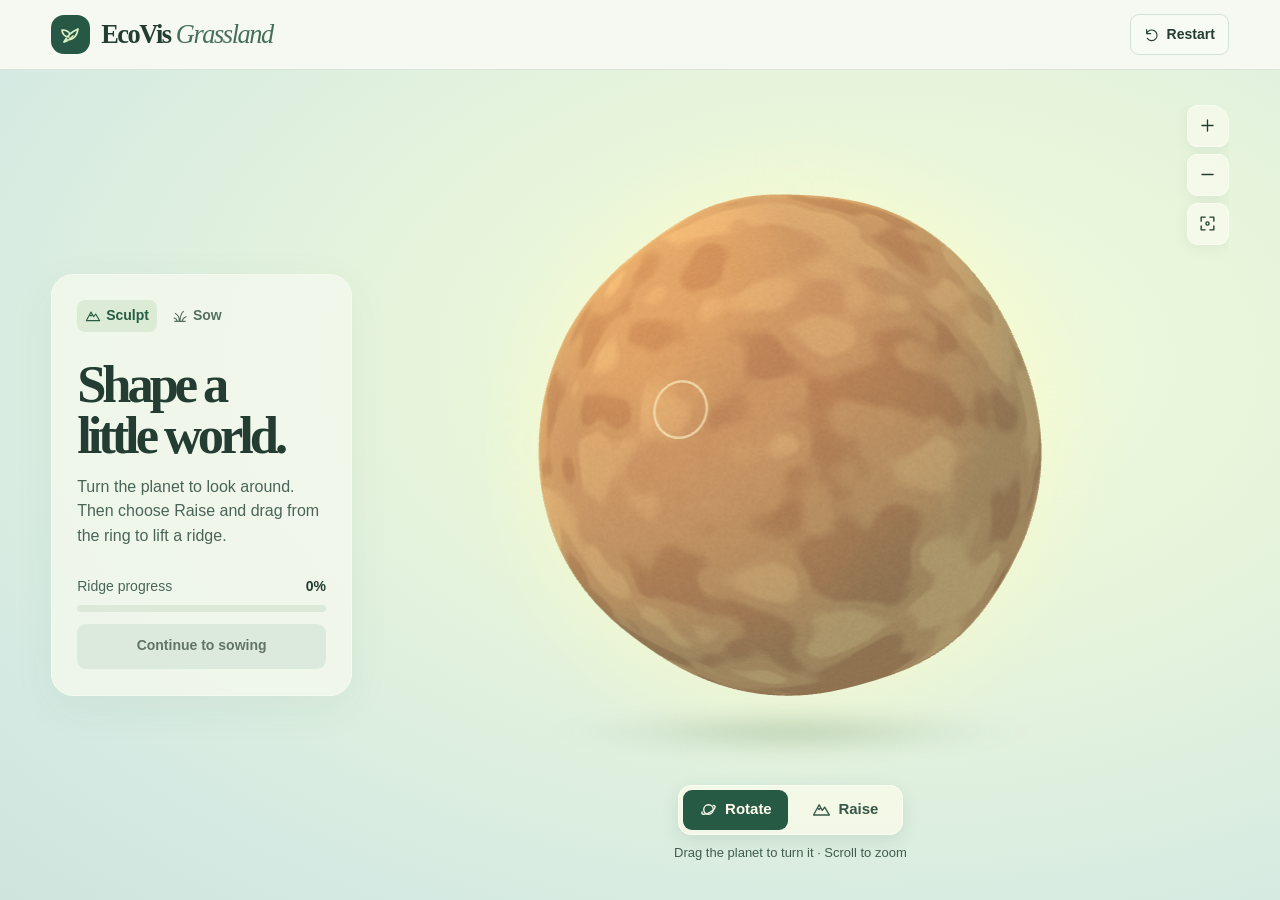
==== index.html @ 376c6971 "Add EcoVis Grassland 3D planet game" ====
<!doctype html>
<html lang="en">
<head>
  <meta charset="utf-8">
  <meta name="viewport" content="width=device-width, initial-scale=1">
  <meta name="theme-color" content="#e5efe1">
  <meta name="description" content="Turn a little planet, raise its first ridge, and grow a spring meadow on every side.">
  <title>EcoVis Grassland · Little Planet</title>
  <link rel="stylesheet" href="styles.css">
  <script src="vendor/three.min.js" defer></script>
  <script src="terrain.js" defer></script>
  <script src="game.js" defer></script>
</head>
<body>
  <header class="masthead">
    <div class="brand">
      <span class="brand-emblem" data-icon="logo"></span>
      <span>EcoVis <i>Grassland</i></span>
    </div>
    <button class="secondary restart" id="restart"><span data-icon="restart"></span> Restart</button>
  </header>
  <main class="workspace">
    <aside class="lesson" aria-labelledby="task-title">
      <ol class="steps" aria-label="Fieldwork stages">
        <li id="step-earth" aria-current="step"><span data-icon="ridge"></span> Sculpt</li>
        <li id="step-grass"><span data-icon="grass"></span> Sow</li>
      </ol>
      <div class="task-copy" aria-live="polite">
        <h1 id="task-title">Shape a little world.</h1>
        <p id="task-description">Turn the planet to look around. Then choose Raise and drag from the ring to lift a ridge.</p>
      </div>
      <div class="task-action">
        <div class="progress-label"><span id="progress-name">Ridge progress</span><strong id="progress-value">0%</strong></div>
        <div class="progress-track" id="progress" role="progressbar" aria-label="Ridge progress" aria-valuemin="0" aria-valuemax="100" aria-valuenow="0"><span></span></div>
        <button class="primary" id="next" disabled>Continue to sowing</button>
      </div>
    </aside>
    <section id="scene" class="scene" aria-label="3D planet">
      <div class="canvas-space">
        <canvas id="world" tabindex="0" aria-label="3D planet. Drag to use the selected tool. Arrow keys turn the planet. When a brush is selected, press Enter to use it at the center."></canvas>
        <div class="camera-tools" role="group" aria-label="Zoom and view controls">
          <button id="zoom-in" class="icon-button" aria-label="Zoom in" title="Zoom in" data-icon="plus"></button>
          <button id="zoom-out" class="icon-button" aria-label="Zoom out" title="Zoom out" data-icon="minus"></button>
          <button id="home" class="icon-button" aria-label="Reset view" title="Reset view" data-icon="focus"></button>
        </div>
        <p id="fallback" hidden>3D rendering is unavailable here. Open the sandbox in a browser with WebGL enabled.</p>
      </div>
      <div class="tool-area">
        <div class="tools" role="group" aria-label="Planet tools">
          <button id="rotate" aria-pressed="true"><span data-icon="orbit"></span> Rotate</button>
          <button id="brush" aria-pressed="false"><span id="brush-icon" data-icon="ridge"></span><span id="brush-name">Raise</span></button>
        </div>
        <p id="scene-tip">Drag the planet to turn it · Scroll to zoom</p>
      </div>
    </section>
  </main>
  <dialog id="restart-dialog" aria-labelledby="restart-title">
    <h2 id="restart-title">Start again?</h2>
    <p>This will return your planet to bare soil.</p>
    <div class="dialog-actions">
      <button class="secondary" id="keep">Keep working</button>
      <button class="primary" id="confirm">Restart</button>
    </div>
  </dialog>
</body>
</html>
---- styles.css ----
:root {
  color-scheme:light;
  --ink:#233d32;
  --muted:#496558;
  --line:#c9dcd0;
  --paper:#f4f8ef;
  --forest:#245947;
  --serif:Georgia,"Times New Roman",serif;
  --sans:"Aptos","Segoe UI",sans-serif;
}
*,*::before,*::after {box-sizing:border-box}
[hidden] {display:none !important}
body {margin:0;min-height:100dvh;color:var(--ink);font:1rem/1.53 var(--sans);background:#edf5ea}
button {font:inherit;color:inherit;background:none;border:0;cursor:pointer}
button:disabled {cursor:default}
button:focus-visible,canvas:focus-visible {outline:2px solid #258869;outline-offset:3px}
svg {display:block;width:21px;height:21px}
[data-icon] {display:inline-grid;place-items:center;flex:none}
.masthead {height:70px;display:flex;align-items:center;justify-content:space-between;padding:0 clamp(16px,4vw,58px);border-bottom:1px solid #d7e4d7;background:#f5f9f1}
.brand {display:flex;align-items:center;gap:11px;font:700 1.65rem/1.05 var(--serif);letter-spacing:-.055em}
.brand i {font-weight:400;color:#456f59}
.brand-emblem {width:39px;height:39px;border-radius:13px;background:#275846;color:#dcf2c5}
.brand-emblem svg {width:24px;height:24px}
.secondary,.primary {display:inline-flex;align-items:center;justify-content:center;gap:7px;min-height:41px;padding:8px 13px;border-radius:9px;font-size:.875rem;font-weight:750}
.secondary {background:#f8fbf4;border:1px solid #d4e2d4}
.secondary:hover {background:#e7f2e5}
.secondary svg {width:16px;height:16px}
.primary {color:#f9fff1;background:#285e49}
.primary:not(:disabled):hover {background:#194d39}
.primary:disabled {background:#dceade;color:#617567}
.workspace {
  isolation:isolate;position:relative;min-height:calc(100dvh - 70px);max-width:1840px;margin:auto;
  padding:clamp(17px,2.7vw,43px) clamp(20px,4vw,58px);display:grid;
  grid-template-columns:clamp(245px,23.5vw,333px) minmax(0,1fr);align-items:center;
  background:radial-gradient(ellipse at 68% 35%,#f2fbdb 0%,#e6f4dc 39%,#d5eae2 79%,#cee4dd 100%);
}
.lesson {z-index:1;width:100%;border-radius:22px;padding:25px 25px 26px;background:#f6f9eebf;border:1px solid #f4faec;box-shadow:0 12px 46px #2353440e}
.steps {display:flex;align-items:center;gap:7px;list-style:none;padding:0;margin:0;flex-wrap:wrap}
.steps li {display:flex;align-items:center;gap:5px;color:#57705e;font-weight:750;font-size:.875rem;border-radius:8px;padding:5px 8px}
.steps li svg {width:16px;height:16px}
.steps [aria-current="step"],.steps .complete {color:#285d45;background:#e1edda}
.steps [aria-current="step"] {background:#dcebd5}
.task-copy {margin-top:27px}
.task-copy h1 {margin:0 0 13px;font:700 clamp(2.25rem,4.1vw,3.92rem)/.98 var(--serif);letter-spacing:-.077em;text-wrap:balance}
.task-copy p {margin:0;color:var(--muted);max-width:28ch}
.task-action {margin-top:28px}
.progress-label {display:flex;justify-content:space-between;gap:8px;font-size:.875rem;color:#496658;margin-bottom:7px}
.progress-label strong {color:var(--ink);font-variant-numeric:tabular-nums}
.progress-track {height:7px;border-radius:9px;overflow:hidden;background:#dce9d9}
.progress-track span {display:block;width:0;height:100%;border-radius:inherit;background:#588e52;transition:width .13s linear}
#next {width:100%;margin-top:12px;min-height:45px}
.scene {display:flex;flex-direction:column;align-self:stretch;min-width:0;min-height:500px}
.canvas-space {flex:1;position:relative;min-height:0;overflow:hidden;border-radius:17px}
canvas {position:absolute;inset:0;display:block;width:100%;height:100%;touch-action:none;cursor:grab}
canvas:focus-visible {outline-offset:-4px}
.camera-tools {position:absolute;right:0;top:0;display:grid;gap:7px}
.icon-button {width:42px;height:42px;background:#f6f9ebea;border:1px solid #f9fcf0;border-radius:10px;box-shadow:0 3px 14px #25514013}
.icon-button:hover {background:#fcfff6}
.icon-button svg {width:19px;height:19px}
.tool-area {display:grid;justify-items:center;gap:8px;padding:1px 0 3px}
.tools {display:flex;align-items:center;gap:5px;padding:4px;border:1px solid #fbffed;background:#f6f9e8e9;border-radius:13px;box-shadow:0 5px 18px #2445381b}
.tools button {display:flex;align-items:center;justify-content:center;gap:7px;min-width:105px;min-height:40px;padding:6px 12px;border-radius:9px;font-weight:750;font-size:.9375rem;color:#375747}
.tools button:hover {background:#e1efda}
.tools button[aria-pressed="true"] {background:#275a45;color:#fffef1}
.tools svg {width:19px;height:19px}
#scene-tip {min-height:1.5em;text-align:center;font-size:.8125rem;color:#405d4f;margin:0;pointer-events:none}
#fallback {position:absolute;left:17%;top:43%;width:66%;margin:0;padding:14px;background:#f8fbef;border-radius:8px;text-align:center}
dialog {width:min(380px,calc(100% - 28px));padding:23px;border:1px solid var(--line);border-radius:17px;background:var(--paper);color:var(--ink);box-shadow:0 10px 45px #254a3944}
dialog::backdrop {background:#14372969;backdrop-filter:blur(2px)}
dialog h2 {margin:0 0 7px;font:700 1.85rem/1.1 var(--serif);letter-spacing:-.04em}
dialog p {margin:0 0 18px;color:var(--muted)}
.dialog-actions {display:flex;justify-content:flex-end;gap:8px}
@media(max-width:890px){
  .workspace {grid-template-columns:clamp(216px,31vw,266px) minmax(0,1fr);padding-left:18px;padding-right:18px}
  .lesson {padding:18px}
}
@media(max-width:675px){
  .masthead {height:57px;padding:0 12px}
  .brand {font-size:1.39rem;gap:8px}
  .brand-emblem {width:33px;height:33px;border-radius:10px}
  .brand-emblem svg {width:21px;height:21px}
  .secondary {min-height:36px;padding:6px 10px}
  .workspace {min-height:calc(100dvh - 57px);display:flex;flex-direction:column-reverse;justify-content:flex-end;align-items:stretch;gap:10px;padding:9px 11px 12px}
  .lesson {padding:13px 14px 14px;border-radius:14px}
  .steps li {padding:2px 6px}
  .scene {min-height:0}
  .canvas-space {flex:auto;height:clamp(262px,42dvh,460px)}
  .task-copy {margin-top:9px}
  .task-copy h1 {font-size:2rem;line-height:1.06;margin-bottom:4px}
  .task-copy p {max-width:none;font-size:.9375rem}
  .task-action {margin-top:9px}
  .camera-tools {gap:6px}
  .icon-button {width:36px;height:36px}
  .icon-button svg {width:17px;height:17px}
  .tool-area {gap:4px}
  #next {min-height:39px;margin-top:8px}
}
@media(prefers-reduced-motion:reduce){.progress-track span {transition:none}}
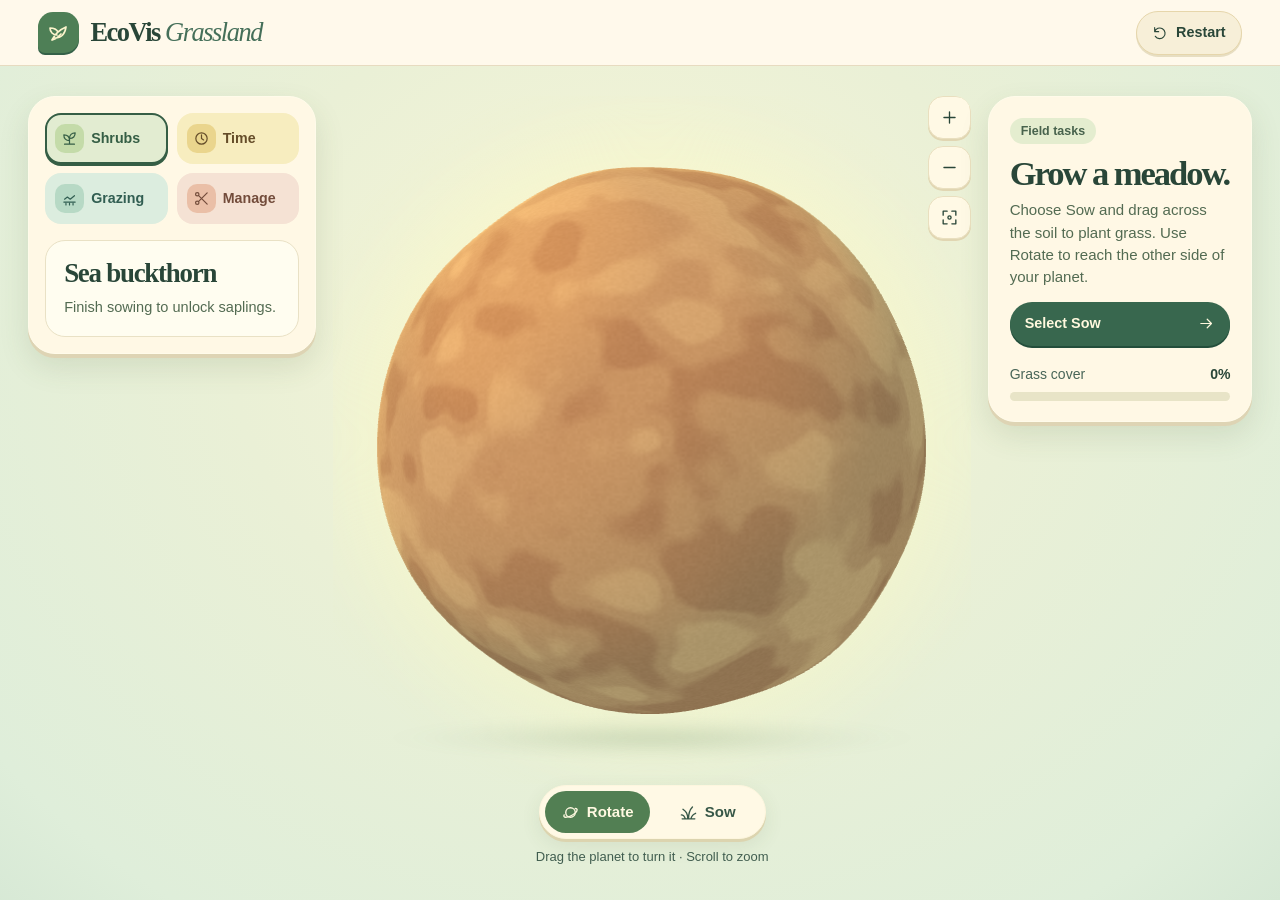
==== commit 6d5039d5: "Update EcoVis Grassland to the guided meadow simulation" ====
--- a/index.html
+++ b/index.html
@@ -1,66 +1,136 @@
-<!doctype html>
-<html lang="en">
-<head>
-  <meta charset="utf-8">
-  <meta name="viewport" content="width=device-width, initial-scale=1">
-  <meta name="theme-color" content="#e5efe1">
-  <meta name="description" content="Turn a little planet, raise its first ridge, and grow a spring meadow on every side.">
-  <title>EcoVis Grassland · Little Planet</title>
-  <link rel="stylesheet" href="styles.css">
-  <script src="vendor/three.min.js" defer></script>
-  <script src="terrain.js" defer></script>
-  <script src="game.js" defer></script>
-</head>
-<body>
-  <header class="masthead">
-    <div class="brand">
-      <span class="brand-emblem" data-icon="logo"></span>
-      <span>EcoVis <i>Grassland</i></span>
-    </div>
-    <button class="secondary restart" id="restart"><span data-icon="restart"></span> Restart</button>
-  </header>
-  <main class="workspace">
-    <aside class="lesson" aria-labelledby="task-title">
-      <ol class="steps" aria-label="Fieldwork stages">
-        <li id="step-earth" aria-current="step"><span data-icon="ridge"></span> Sculpt</li>
-        <li id="step-grass"><span data-icon="grass"></span> Sow</li>
-      </ol>
-      <div class="task-copy" aria-live="polite">
-        <h1 id="task-title">Shape a little world.</h1>
-        <p id="task-description">Turn the planet to look around. Then choose Raise and drag from the ring to lift a ridge.</p>
-      </div>
-      <div class="task-action">
-        <div class="progress-label"><span id="progress-name">Ridge progress</span><strong id="progress-value">0%</strong></div>
-        <div class="progress-track" id="progress" role="progressbar" aria-label="Ridge progress" aria-valuemin="0" aria-valuemax="100" aria-valuenow="0"><span></span></div>
-        <button class="primary" id="next" disabled>Continue to sowing</button>
-      </div>
-    </aside>
-    <section id="scene" class="scene" aria-label="3D planet">
-      <div class="canvas-space">
-        <canvas id="world" tabindex="0" aria-label="3D planet. Drag to use the selected tool. Arrow keys turn the planet. When a brush is selected, press Enter to use it at the center."></canvas>
-        <div class="camera-tools" role="group" aria-label="Zoom and view controls">
-          <button id="zoom-in" class="icon-button" aria-label="Zoom in" title="Zoom in" data-icon="plus"></button>
-          <button id="zoom-out" class="icon-button" aria-label="Zoom out" title="Zoom out" data-icon="minus"></button>
-          <button id="home" class="icon-button" aria-label="Reset view" title="Reset view" data-icon="focus"></button>
-        </div>
-        <p id="fallback" hidden>3D rendering is unavailable here. Open the sandbox in a browser with WebGL enabled.</p>
-      </div>
-      <div class="tool-area">
-        <div class="tools" role="group" aria-label="Planet tools">
-          <button id="rotate" aria-pressed="true"><span data-icon="orbit"></span> Rotate</button>
-          <button id="brush" aria-pressed="false"><span id="brush-icon" data-icon="ridge"></span><span id="brush-name">Raise</span></button>
-        </div>
-        <p id="scene-tip">Drag the planet to turn it · Scroll to zoom</p>
-      </div>
-    </section>
-  </main>
-  <dialog id="restart-dialog" aria-labelledby="restart-title">
-    <h2 id="restart-title">Start again?</h2>
-    <p>This will return your planet to bare soil.</p>
-    <div class="dialog-actions">
-      <button class="secondary" id="keep">Keep working</button>
-      <button class="primary" id="confirm">Restart</button>
-    </div>
-  </dialog>
-</body>
-</html>
+<!doctype html>
+<html lang="en">
+<head>
+  <meta charset="utf-8">
+  <meta name="viewport" content="width=device-width, initial-scale=1">
+  <meta name="theme-color" content="#fff9eb">
+  <meta name="description" content="Turn a little planet and grow a spring meadow on every side.">
+  <title>EcoVis Grassland · Little Planet</title>
+  <link rel="stylesheet" href="styles.css">
+  <script src="vendor/three.min.js" defer></script>
+  <script src="terrain.js" defer></script>
+  <script src="sapling.js" defer></script>
+  <script src="meadow-motion.js" defer></script>
+  <script src="pasture.js" defer></script>
+  <script src="ecology.js" defer></script>
+  <script src="game.js" defer></script>
+</head>
+<body>
+  <header class="masthead">
+    <div class="brand">
+      <span class="brand-emblem" data-icon="logo"></span>
+      <span>EcoVis <i>Grassland</i></span>
+    </div>
+    <button class="secondary restart" id="restart"><span data-icon="restart"></span> Restart</button>
+  </header>
+  <main class="workspace" data-phase="sow">
+    <aside class="tool-rail" aria-label="Meadow controls">
+      <div class="field-tabs" role="group" aria-label="Field tools">
+        <button class="field-tab" data-panel="shrubs" aria-controls="panel-shrubs" aria-pressed="true"><span data-icon="sprout"></span> Shrubs</button>
+        <button class="field-tab" data-panel="time" aria-controls="panel-time" aria-pressed="false"><span data-icon="clock"></span> Time</button>
+        <button class="field-tab" data-panel="grazing" aria-controls="panel-grazing" aria-pressed="false"><span data-icon="graze"></span> Grazing</button>
+        <button class="field-tab" data-panel="management" aria-controls="panel-management" aria-pressed="false" aria-label="Management"><span data-icon="shears"></span> Manage</button>
+      </div>
+      <section class="field-card" id="panel-shrubs" aria-labelledby="tray-title">
+        <h2 id="tray-title">Sea buckthorn</h2>
+        <p id="shrub-lock">Finish sowing to unlock saplings.</p>
+        <div id="sapling-tray" aria-describedby="tray-tip" hidden>
+          <p class="tray-heading" id="sapling-count" role="status"></p>
+          <div class="tray-slots">
+            <button class="sapling-slot" aria-label="Sea buckthorn sapling 1" aria-pressed="false"><img src="assets/sapling-token.webp" alt="" draggable="false" width="224" height="224"><span class="slot-check" data-icon="check"></span></button>
+            <button class="sapling-slot" aria-label="Sea buckthorn sapling 2" aria-pressed="false"><img src="assets/sapling-token.webp" alt="" draggable="false" width="224" height="224"><span class="slot-check" data-icon="check"></span></button>
+            <button class="sapling-slot" aria-label="Sea buckthorn sapling 3" aria-pressed="false"><img src="assets/sapling-token.webp" alt="" draggable="false" width="224" height="224"><span class="slot-check" data-icon="check"></span></button>
+          </div>
+          <p id="tray-tip">Drag a sapling onto the planet.</p>
+        </div>
+      </section>
+      <section class="field-card" id="panel-time" hidden>
+        <h2 id="year-value">Year 0.0</h2>
+        <p class="growth-stage" id="growth-stage">Young saplings</p>
+        <input class="year-range" id="year-range" type="range" min="0" max="100" step="0.25" value="0" aria-label="Meadow year" aria-describedby="growth-stage" disabled>
+        <div class="year-ends" aria-hidden="true"><span>0</span><span>25</span><span>50</span><span>75</span><span>100</span></div>
+        <div class="dry-reading"><span>Dry ground</span><output id="dry-cover">0%</output></div>
+        <button class="field-action" id="play-time" disabled>Play timeline</button>
+        <button class="secondary soil-toggle" id="soil-view" aria-pressed="false" disabled><span data-icon="layers"></span> Soil view</button>
+        <p id="soil-notes" hidden>Root microbes fix nitrogen, and fallen leaves add organic matter. Switch back to see greener edges and thinner grass under dense shade.</p>
+      </section>
+      <section class="field-card" id="panel-grazing" hidden>
+        <h2>Grazing herd</h2>
+        <p id="herd-count">2 cattle and 3 sheep</p>
+        <div class="herd-actions">
+          <button class="field-action" id="graze" aria-pressed="false" disabled>Release herd</button>
+          <button class="field-action recall-herd" id="recall-herd" hidden disabled>Recall herd</button>
+        </div>
+      </section>
+      <section class="field-card" id="panel-management" hidden>
+        <h2>Prune shrubs</h2>
+        <p>Trim an established shrub to let light reach the grass.</p>
+        <button class="field-action" id="manage" aria-pressed="false" disabled>Choose shrub</button>
+      </section>
+    </aside>
+    <section id="scene" class="scene" aria-label="3D planet">
+      <div class="canvas-space">
+        <canvas id="world" tabindex="0" aria-label="3D planet. Arrow keys turn the planet. Press Enter to use the selected tool at the center."></canvas>
+        <div class="camera-tools" role="group" aria-label="Zoom and view controls">
+          <button id="zoom-in" class="icon-button" aria-label="Zoom in" title="Zoom in" data-icon="plus"></button>
+          <button id="zoom-out" class="icon-button" aria-label="Zoom out" title="Zoom out" data-icon="minus"></button>
+          <button id="home" class="icon-button" aria-label="Reset view" title="Reset view" data-icon="focus"></button>
+        </div>
+        <p id="fallback" hidden>3D rendering is unavailable here. Open the sandbox in a browser with WebGL enabled.</p>
+        <div class="soil-legend" id="soil-legend" hidden>
+          <strong>Soil nutrients <output id="enriched-cover">0% enriched</output></strong>
+          <div class="soil-scale" aria-hidden="true"></div>
+          <div class="soil-scale-labels"><span>Background</span><span>Enriched</span></div>
+        </div>
+      </div>
+      <div class="tool-area">
+        <div class="tools" role="group" aria-label="Planet tools">
+          <button id="rotate" aria-pressed="true"><span data-icon="orbit"></span> Rotate</button>
+          <button id="brush" aria-pressed="false"><span data-icon="grass"></span> Sow</button>
+        </div>
+        <p id="scene-tip">Drag the planet to turn it · Scroll to zoom</p>
+      </div>
+    </section>
+    <aside class="task-panel" aria-labelledby="task-title">
+      <p class="task-label">Field tasks</p>
+      <div class="task-copy" aria-live="polite">
+        <h1 id="task-title">Grow a meadow.</h1>
+        <p id="task-description">Choose Sow and drag across the soil to plant grass. Use Rotate to reach the other side of your planet.</p>
+      </div>
+      <button class="primary next-step" id="next-step"><span id="next-step-label">Select Sow</span><span data-icon="arrow"></span></button>
+      <div class="task-action">
+        <div class="progress-label"><span id="progress-caption">Grass cover</span><strong id="progress-value">0%</strong></div>
+        <div class="progress-track" id="progress" role="progressbar" aria-label="Grass cover" aria-valuemin="0" aria-valuemax="100" aria-valuenow="0"><span></span></div>
+      </div>
+      <ol class="field-tasks" id="field-tasks" hidden>
+        <li id="task-plant"><span class="task-marker" data-icon="check"></span><span>Plant the reward saplings</span><strong id="plant-progress">0 / 3</strong></li>
+        <li id="task-enrich"><span class="task-marker" data-icon="check"></span><span>Find enriched soil</span></li>
+        <li id="task-time"><span class="task-marker" data-icon="check"></span><span>Watch fruit ripen</span></li>
+        <li id="task-grazing"><span class="task-marker" data-icon="check"></span><span>Watch the herd graze</span></li>
+        <li id="task-management"><span class="task-marker" data-icon="check"></span><span>Prune a shrub</span></li>
+        <li id="task-desert"><span class="task-marker" data-icon="check"></span><span>Observe desertification</span></li>
+      </ol>
+      <p class="field-feedback" id="field-feedback" role="status" hidden></p>
+    </aside>
+  </main>
+  <img id="drag-sapling" class="drag-sapling" src="assets/sapling-token.webp" alt="" draggable="false" hidden>
+  <dialog id="reward-dialog" class="reward-dialog" aria-labelledby="reward-title" aria-describedby="reward-description">
+    <div class="reward-art"><img src="assets/reward-saplings.webp" alt="" width="640" height="292"></div>
+    <h2 id="reward-title">Meadow complete!</h2>
+    <p class="reward-amount">3 sea buckthorn saplings</p>
+    <p id="reward-description">Drag them from the tray onto your planet.</p>
+    <form method="dialog" class="reward-actions">
+      <button class="primary" value="plant" autofocus><span data-icon="sprout"></span> Start planting</button>
+      <button class="reward-later" value="later">Plant later</button>
+    </form>
+  </dialog>
+  <dialog id="restart-dialog" aria-labelledby="restart-title">
+    <h2 id="restart-title">Start again?</h2>
+    <p>This will return your planet to bare soil.</p>
+    <div class="dialog-actions">
+      <button class="secondary" id="keep">Keep working</button>
+      <button class="primary" id="confirm">Restart</button>
+    </div>
+  </dialog>
+</body>
+</html>
--- a/styles.css
+++ b/styles.css
@@ -1,98 +1,217 @@
-:root {
-  color-scheme:light;
-  --ink:#233d32;
-  --muted:#496558;
-  --line:#c9dcd0;
-  --paper:#f4f8ef;
-  --forest:#245947;
-  --serif:Georgia,"Times New Roman",serif;
-  --sans:"Aptos","Segoe UI",sans-serif;
-}
-*,*::before,*::after {box-sizing:border-box}
-[hidden] {display:none !important}
-body {margin:0;min-height:100dvh;color:var(--ink);font:1rem/1.53 var(--sans);background:#edf5ea}
-button {font:inherit;color:inherit;background:none;border:0;cursor:pointer}
-button:disabled {cursor:default}
-button:focus-visible,canvas:focus-visible {outline:2px solid #258869;outline-offset:3px}
-svg {display:block;width:21px;height:21px}
-[data-icon] {display:inline-grid;place-items:center;flex:none}
-.masthead {height:70px;display:flex;align-items:center;justify-content:space-between;padding:0 clamp(16px,4vw,58px);border-bottom:1px solid #d7e4d7;background:#f5f9f1}
-.brand {display:flex;align-items:center;gap:11px;font:700 1.65rem/1.05 var(--serif);letter-spacing:-.055em}
-.brand i {font-weight:400;color:#456f59}
-.brand-emblem {width:39px;height:39px;border-radius:13px;background:#275846;color:#dcf2c5}
-.brand-emblem svg {width:24px;height:24px}
-.secondary,.primary {display:inline-flex;align-items:center;justify-content:center;gap:7px;min-height:41px;padding:8px 13px;border-radius:9px;font-size:.875rem;font-weight:750}
-.secondary {background:#f8fbf4;border:1px solid #d4e2d4}
-.secondary:hover {background:#e7f2e5}
-.secondary svg {width:16px;height:16px}
-.primary {color:#f9fff1;background:#285e49}
-.primary:not(:disabled):hover {background:#194d39}
-.primary:disabled {background:#dceade;color:#617567}
-.workspace {
-  isolation:isolate;position:relative;min-height:calc(100dvh - 70px);max-width:1840px;margin:auto;
-  padding:clamp(17px,2.7vw,43px) clamp(20px,4vw,58px);display:grid;
-  grid-template-columns:clamp(245px,23.5vw,333px) minmax(0,1fr);align-items:center;
-  background:radial-gradient(ellipse at 68% 35%,#f2fbdb 0%,#e6f4dc 39%,#d5eae2 79%,#cee4dd 100%);
-}
-.lesson {z-index:1;width:100%;border-radius:22px;padding:25px 25px 26px;background:#f6f9eebf;border:1px solid #f4faec;box-shadow:0 12px 46px #2353440e}
-.steps {display:flex;align-items:center;gap:7px;list-style:none;padding:0;margin:0;flex-wrap:wrap}
-.steps li {display:flex;align-items:center;gap:5px;color:#57705e;font-weight:750;font-size:.875rem;border-radius:8px;padding:5px 8px}
-.steps li svg {width:16px;height:16px}
-.steps [aria-current="step"],.steps .complete {color:#285d45;background:#e1edda}
-.steps [aria-current="step"] {background:#dcebd5}
-.task-copy {margin-top:27px}
-.task-copy h1 {margin:0 0 13px;font:700 clamp(2.25rem,4.1vw,3.92rem)/.98 var(--serif);letter-spacing:-.077em;text-wrap:balance}
-.task-copy p {margin:0;color:var(--muted);max-width:28ch}
-.task-action {margin-top:28px}
-.progress-label {display:flex;justify-content:space-between;gap:8px;font-size:.875rem;color:#496658;margin-bottom:7px}
-.progress-label strong {color:var(--ink);font-variant-numeric:tabular-nums}
-.progress-track {height:7px;border-radius:9px;overflow:hidden;background:#dce9d9}
-.progress-track span {display:block;width:0;height:100%;border-radius:inherit;background:#588e52;transition:width .13s linear}
-#next {width:100%;margin-top:12px;min-height:45px}
-.scene {display:flex;flex-direction:column;align-self:stretch;min-width:0;min-height:500px}
-.canvas-space {flex:1;position:relative;min-height:0;overflow:hidden;border-radius:17px}
-canvas {position:absolute;inset:0;display:block;width:100%;height:100%;touch-action:none;cursor:grab}
-canvas:focus-visible {outline-offset:-4px}
-.camera-tools {position:absolute;right:0;top:0;display:grid;gap:7px}
-.icon-button {width:42px;height:42px;background:#f6f9ebea;border:1px solid #f9fcf0;border-radius:10px;box-shadow:0 3px 14px #25514013}
-.icon-button:hover {background:#fcfff6}
-.icon-button svg {width:19px;height:19px}
-.tool-area {display:grid;justify-items:center;gap:8px;padding:1px 0 3px}
-.tools {display:flex;align-items:center;gap:5px;padding:4px;border:1px solid #fbffed;background:#f6f9e8e9;border-radius:13px;box-shadow:0 5px 18px #2445381b}
-.tools button {display:flex;align-items:center;justify-content:center;gap:7px;min-width:105px;min-height:40px;padding:6px 12px;border-radius:9px;font-weight:750;font-size:.9375rem;color:#375747}
-.tools button:hover {background:#e1efda}
-.tools button[aria-pressed="true"] {background:#275a45;color:#fffef1}
-.tools svg {width:19px;height:19px}
-#scene-tip {min-height:1.5em;text-align:center;font-size:.8125rem;color:#405d4f;margin:0;pointer-events:none}
-#fallback {position:absolute;left:17%;top:43%;width:66%;margin:0;padding:14px;background:#f8fbef;border-radius:8px;text-align:center}
-dialog {width:min(380px,calc(100% - 28px));padding:23px;border:1px solid var(--line);border-radius:17px;background:var(--paper);color:var(--ink);box-shadow:0 10px 45px #254a3944}
-dialog::backdrop {background:#14372969;backdrop-filter:blur(2px)}
-dialog h2 {margin:0 0 7px;font:700 1.85rem/1.1 var(--serif);letter-spacing:-.04em}
-dialog p {margin:0 0 18px;color:var(--muted)}
-.dialog-actions {display:flex;justify-content:flex-end;gap:8px}
-@media(max-width:890px){
-  .workspace {grid-template-columns:clamp(216px,31vw,266px) minmax(0,1fr);padding-left:18px;padding-right:18px}
-  .lesson {padding:18px}
-}
-@media(max-width:675px){
-  .masthead {height:57px;padding:0 12px}
-  .brand {font-size:1.39rem;gap:8px}
-  .brand-emblem {width:33px;height:33px;border-radius:10px}
-  .brand-emblem svg {width:21px;height:21px}
-  .secondary {min-height:36px;padding:6px 10px}
-  .workspace {min-height:calc(100dvh - 57px);display:flex;flex-direction:column-reverse;justify-content:flex-end;align-items:stretch;gap:10px;padding:9px 11px 12px}
-  .lesson {padding:13px 14px 14px;border-radius:14px}
-  .steps li {padding:2px 6px}
-  .scene {min-height:0}
-  .canvas-space {flex:auto;height:clamp(262px,42dvh,460px)}
-  .task-copy {margin-top:9px}
-  .task-copy h1 {font-size:2rem;line-height:1.06;margin-bottom:4px}
-  .task-copy p {max-width:none;font-size:.9375rem}
-  .task-action {margin-top:9px}
-  .camera-tools {gap:6px}
-  .icon-button {width:36px;height:36px}
-  .icon-button svg {width:17px;height:17px}
-  .tool-area {gap:4px}
-  #next {min-height:39px;margin-top:8px}
-}
-@media(prefers-reduced-motion:reduce){.progress-track span {transition:none}}
+:root {
+  color-scheme:light;
+  --ink:#294638;
+  --muted:#536b52;
+  --line:#e5d9b8;
+  --paper:#fff8e5;
+  --forest:#38674e;
+  --paper-shadow:0 4px 0 #ded4b4,0 13px 30px #475b3522;
+  --serif:Georgia,"Times New Roman",serif;
+  --sans:ui-rounded,"Trebuchet MS","Segoe UI",sans-serif;
+}
+*,*::before,*::after {box-sizing:border-box}
+[hidden] {display:none !important}
+body {margin:0;min-height:100dvh;color:var(--ink);font:1rem/1.5 var(--sans);background:#e5efdc}
+button {font:inherit;color:inherit;background:none;border:0;cursor:pointer}
+button:disabled {cursor:default}
+button:focus-visible,canvas:focus-visible,input:focus-visible {outline:2px solid #326e57;outline-offset:3px}
+svg {display:block;width:21px;height:21px}
+[data-icon] {display:inline-grid;place-items:center;flex:none}
+.masthead {height:66px;display:flex;align-items:center;justify-content:space-between;padding:0 clamp(16px,3vw,58px);border-bottom:1px solid #e7dbc0;background:#fff9eb}
+.brand {display:flex;align-items:center;gap:11px;font:700 1.65rem/1.05 var(--serif);letter-spacing:-.055em}
+.brand i {font-weight:400;color:#456f59}
+.brand-emblem {width:41px;height:41px;border-radius:15px 15px 15px 7px;background:#4e7f56;color:#fcf4cc;box-shadow:0 2px 0 #346148}
+.brand-emblem svg {width:24px;height:24px}
+.secondary,.primary {display:inline-flex;align-items:center;justify-content:center;gap:8px;min-height:44px;padding:8px 15px;border-radius:999px;font-size:.9rem;font-weight:700}
+.secondary {background:#f7efd8;border:1px solid #e6d6ab;box-shadow:0 2px 0 #e7dec2}
+.secondary:hover {background:#f2e7c8}
+.secondary svg {width:16px;height:16px}
+.primary {color:#fff8de;background:var(--forest);box-shadow:0 2px 0 #234e3b}
+.primary:not(:disabled):hover {background:#194d39}
+.primary:disabled {background:#dceade;color:#617567}
+.workspace {
+  isolation:isolate;position:relative;min-height:calc(100dvh - 66px);max-width:2040px;margin:auto;
+  padding:clamp(21px,2.35vw,42px) clamp(15px,2.2vw,48px);display:grid;
+  grid-template-columns:clamp(260px,22.5vw,336px) minmax(0,1fr) clamp(246px,20.6vw,316px);
+  grid-template-areas:"controls scene tasks";
+  gap:clamp(14px,1.35vw,24px);align-items:start;
+  background:radial-gradient(ellipse at 49% 32%,#f8f6d7 0%,#eaf0d6 43%,#dfeeda 86%,#d6e8d5 100%);
+}
+.tool-rail,.task-panel {min-width:0;border:1px solid #fffbea;border-radius:27px;background:var(--paper);box-shadow:var(--paper-shadow);z-index:1}
+.tool-rail {grid-area:controls;display:grid;gap:16px;padding:16px}
+.field-tabs {display:grid;grid-template-columns:repeat(2,minmax(0,1fr));gap:9px}
+.field-tab {
+  --tile:#e2ecd1;--chip:#c4dba9;--tile-ink:#355e45;
+  display:flex;align-items:center;gap:7px;min-width:0;min-height:51px;padding:6px 8px;
+  border:2px solid transparent;border-radius:16px;background:var(--tile);color:var(--tile-ink);
+  font-size:.89rem;font-weight:700;text-align:left;transition:transform .16s,border-color .16s;
+}
+.field-tab[data-panel="time"] {--tile:#f7edbf;--chip:#ead58d;--tile-ink:#654d29}
+.field-tab[data-panel="grazing"] {--tile:#dceddf;--chip:#b7d9c5;--tile-ink:#315e52}
+.field-tab[data-panel="management"] {--tile:#f5e2d4;--chip:#eabfa7;--tile-ink:#734c3b}
+.field-tab [data-icon] {width:29px;height:29px;border-radius:10px;background:var(--chip)}
+.field-tab svg {width:17px;height:17px}
+.field-tab:hover {transform:translateY(-2px);border-color:var(--chip)}
+.field-tab[aria-pressed="true"] {border-color:var(--tile-ink);box-shadow:0 2px 0 var(--tile-ink)}
+.field-tab[data-next]::after {content:"";width:8px;height:8px;margin-left:auto;border-radius:50%;background:#b97b36;flex:none}
+.field-card {min-width:0;padding:18px;border:1px solid #e9e1c5;border-radius:20px;background:#fffdf0}
+.field-card:not([hidden]) {animation:field-in .19s ease-out}
+@keyframes field-in {from {opacity:.45;transform:translateY(4px)} to {opacity:1;transform:none}}
+.field-card h2 {margin:0;color:var(--ink);font:700 1.68rem/1.06 var(--serif);letter-spacing:-.046em}
+.field-card p {margin:9px 0 0;color:var(--muted);font-size:.91rem;line-height:1.44}
+.field-card #year-value {font-size:clamp(1.9rem,2.6vw,2.55rem);line-height:1;white-space:nowrap}
+.field-card .growth-stage {min-height:1.45em;margin-top:8px;color:#4b674f;font-weight:700}
+.year-range {
+  --timeline-fill:0%;appearance:none;display:block;width:100%;height:44px;margin:8px 0 0;padding:0;
+  border-radius:12px;background:transparent;cursor:ew-resize;accent-color:#57835a;
+}
+.year-range::-webkit-slider-runnable-track {height:13px;border:1px solid #cdc9a9;border-radius:99px;background:linear-gradient(90deg,#81ab72 var(--timeline-fill),#e8e1c6 var(--timeline-fill))}
+.year-range::-webkit-slider-thumb {appearance:none;width:28px;height:28px;margin-top:-8px;border:2px solid #4b7652;border-radius:50%;background:#fff5d9;box-shadow:0 2px 0 #4b7652}
+.year-range::-moz-range-track {height:11px;border:1px solid #cdc9a9;border-radius:99px;background:#e8e1c6}
+.year-range::-moz-range-progress {height:11px;border-radius:99px;background:#81ab72}
+.year-range::-moz-range-thumb {width:25px;height:25px;border:2px solid #4b7652;border-radius:50%;background:#fff5d9;box-shadow:0 2px 0 #4b7652}
+.year-range:disabled {cursor:default}
+.year-ends {display:flex;justify-content:space-between;padding:0 3px;color:var(--muted);font-size:.77rem;font-variant-numeric:tabular-nums}
+.dry-reading {display:flex;align-items:center;justify-content:space-between;gap:8px;margin-top:13px;padding:6px 10px;border-radius:11px;background:#f6ecd2;color:#61543c;font-size:.89rem}
+#dry-cover {color:#765637;font-weight:700;font-variant-numeric:tabular-nums}
+.field-action {width:100%;margin-top:13px;min-height:44px;padding:7px 12px;border:1px solid #cbdab5;border-radius:999px;background:#e3edce;color:#2c5541;font-weight:700;font-size:.9rem}
+.herd-actions {display:flex;gap:7px;flex-wrap:wrap;margin-top:13px}
+.herd-actions .field-action {flex:1 1 98px;margin-top:0;width:auto}
+.field-action.recall-herd {background:transparent;border-color:#e4dac2}
+.soil-toggle {width:100%;margin-top:8px;box-shadow:none}
+.soil-toggle[aria-pressed="true"] {background:#cde8d9;color:#1d5a45;border-color:#82b29d}
+.soil-toggle:disabled {opacity:.62}
+.field-card #soil-notes {padding:8px 10px;border-radius:11px;background:#e9f2df;font-size:.83rem}
+.field-action:disabled {opacity:.58}
+.field-action:not(:disabled):hover {background:#dfeccd}
+.field-action[aria-pressed="true"],.field-action[aria-pressed="true"]:hover {background:#275a45;color:#fffef1;border-color:#275a45}
+.task-panel {grid-area:tasks;padding:clamp(17px,1.6vw,24px)}
+.task-label {display:inline-block;margin:0 0 12px;padding:4px 11px;border-radius:999px;background:#e4edcf;color:#48634d;font-size:.78rem;font-weight:700}
+.task-copy h1 {margin:0 0 9px;font:700 clamp(1.9rem,2.7vw,3rem)/.99 var(--serif);letter-spacing:-.059em;text-wrap:balance}
+.task-copy p {margin:0;color:var(--muted);font-size:.94rem;line-height:1.48}
+.next-step {width:100%;justify-content:space-between;margin-top:13px}
+.next-step svg {width:17px;height:17px}
+.task-action {margin-top:18px}
+.progress-label {display:flex;justify-content:space-between;gap:8px;font-size:.875rem;color:#496658;margin-bottom:7px}
+.progress-label strong {color:var(--ink);font-variant-numeric:tabular-nums}
+.progress-track {height:9px;border-radius:9px;overflow:hidden;background:#e8e4c7}
+.progress-track span {display:block;width:0;height:100%;border-radius:inherit;background:#6b9a63;transition:width .13s linear}
+.field-tasks {margin:16px 0 0;padding:12px 0 0;border-top:1px dashed #d8ceac;display:grid;gap:5px;list-style:none}
+.field-tasks li {display:flex;align-items:center;gap:8px;min-height:34px;padding:4px 8px;border-radius:10px;background:#f4efd9;font-size:.86rem;color:#45624e;line-height:1.3}
+.field-tasks li[data-done] {background:#edf1db}
+.field-tasks li[aria-current="step"] {box-shadow:inset 3px 0 #b97b36;background:#f6ebcc;color:#634b2c;font-weight:700}
+.field-tasks li strong {margin-left:auto;white-space:nowrap;color:#375c47;font-size:.76rem}
+.task-marker {width:17px;height:17px;border:1px solid #b9cfb7;border-radius:50%;background:#f4f9eb}
+.task-marker svg {width:12px;height:12px;visibility:hidden}
+.field-tasks li[data-done] .task-marker {background:#3c7559;border-color:#3c7559;color:#f8fbe9}
+.field-tasks li[data-done] svg {visibility:visible}
+.field-feedback {margin:13px 0 0;padding:9px 10px;border-radius:12px;background:#e7efda;color:#405f49;font-size:.85rem;line-height:1.4}
+.field-card .tray-heading {margin:6px 0 10px;color:var(--muted);font-size:.81rem;font-weight:700}
+.tray-slots {display:grid;grid-template-columns:repeat(3,minmax(0,1fr));gap:7px}
+.sapling-slot {
+  display:grid;place-items:center;position:relative;height:clamp(57px,5.1vw,76px);padding:2px;overflow:hidden;
+  border:1px solid #d0dfbd;border-radius:15px;background:radial-gradient(ellipse at 50% 35%,#f3f5d7,#e4edc8);box-shadow:inset 0 -3px #74945416;
+  touch-action:none;user-select:none;cursor:grab;
+}
+.sapling-slot img {width:100%;height:100%;min-height:0;object-fit:contain;pointer-events:none}
+.sapling-slot:not(:disabled):hover,.sapling-slot[aria-pressed="true"] {border-color:#78a488;background:#e3efd3}
+.sapling-slot.is-dragged {border-style:dashed;border-color:#779e83;cursor:grabbing}
+.sapling-slot.is-dragged img {opacity:.28}
+.sapling-slot:disabled {background:#ebf1e2;border-color:#d4e1cd;border-style:dashed}
+.sapling-slot:disabled img,.slot-check {visibility:hidden}
+.sapling-slot:disabled .slot-check {visibility:visible}
+.slot-check {position:absolute;inset:0;color:#70957a;pointer-events:none}
+.slot-check svg {width:17px;height:17px}
+#tray-tip {margin:7px 0 0;color:var(--muted);font-size:.8125rem}
+.drag-sapling {position:fixed;z-index:3;top:0;left:0;width:76px;height:76px;margin:-67px 0 0 -38px;pointer-events:none;filter:drop-shadow(0 3px 5px #24433240)}
+body:has(.sapling-slot.is-dragged),body:has(.sapling-slot.is-dragged) canvas {cursor:grabbing!important}
+.scene {grid-area:scene;display:flex;flex-direction:column;align-self:stretch;min-width:0;min-height:520px}
+.canvas-space {flex:1;position:relative;min-height:0;overflow:hidden;border-radius:17px}
+.soil-legend {position:absolute;left:9px;bottom:9px;z-index:1;width:min(239px,calc(100% - 18px));padding:9px 11px;border-radius:13px;border:1px solid #e4d6ad;background:#fff8e8;box-shadow:0 2px 0 #ded4b4;pointer-events:none;color:#3e5a46;font-size:.77rem}
+.soil-legend strong,.soil-scale-labels {display:flex;justify-content:space-between;gap:6px}
+.soil-scale {height:7px;margin:6px 0 4px;border-radius:20px;background:linear-gradient(90deg,#d8caa1,#72ad94,#2c8474)}
+#enriched-cover {font-variant-numeric:tabular-nums}
+canvas {position:absolute;inset:0;display:block;width:100%;height:100%;touch-action:none;cursor:grab}
+canvas:focus-visible {outline-offset:-4px}
+.camera-tools {position:absolute;right:0;top:0;display:grid;gap:7px}
+.icon-button {display:grid;place-items:center;width:43px;height:43px;background:#fff9e5;border:1px solid #e9dfbf;border-radius:15px;box-shadow:0 2px 0 #e1d6b2}
+.icon-button:hover {background:#fffdf2}
+.icon-button svg {width:19px;height:19px}
+.tool-area {display:grid;justify-items:center;gap:8px;padding:1px 0 3px}
+.tools {display:flex;align-items:center;gap:5px;padding:5px;border:1px solid #fdf6de;background:#fff9e5;border-radius:999px;box-shadow:0 3px 0 #dcd4af,0 7px 20px #475b3519}
+.tools button {display:flex;align-items:center;justify-content:center;gap:7px;min-width:105px;min-height:42px;padding:6px 13px;border-radius:999px;font-weight:700;font-size:.9375rem;color:#375747}
+.tools button:hover {background:#e6efcf}
+.tools button:disabled {opacity:.55}
+.tools button[aria-pressed="true"] {background:#527f53;color:#fff9e1}
+.tools svg {width:19px;height:19px}
+#scene-tip {min-height:1.5em;text-align:center;font-size:.8125rem;color:#405d4f;margin:0;pointer-events:none}
+.workspace[data-running] #scene-tip {color:#26523e;font-weight:750}
+.workspace[data-running] #scene-tip::before {content:"";display:inline-block;width:7px;height:7px;margin-right:7px;border-radius:50%;background:#b98b3e;animation:field-pulse 1s ease-in-out infinite alternate}
+@keyframes field-pulse {from {opacity:.45;transform:scale(.78)} to {opacity:1;transform:scale(1.13)}}
+#fallback {position:absolute;left:17%;top:43%;width:66%;margin:0;padding:14px;background:#f8fbef;border-radius:8px;text-align:center}
+dialog {width:min(410px,calc(100% - 28px));padding:23px;border:1px solid var(--line);border-radius:25px;background:var(--paper);color:var(--ink);box-shadow:0 10px 45px #254a3944}
+dialog::backdrop {background:#14372969;backdrop-filter:blur(2px)}
+dialog h2 {margin:0 0 7px;font:700 1.85rem/1.1 var(--serif);letter-spacing:-.04em}
+dialog p {margin:0 0 18px;color:var(--muted)}
+.dialog-actions {display:flex;justify-content:flex-end;gap:8px}
+.reward-dialog {
+  width:min(462px,calc(100% - 28px));max-height:calc(100dvh - 24px);padding:19px 24px 18px;
+  text-align:center;border-radius:29px;border-color:#f8ebc8;background:var(--paper);box-shadow:0 4px 0 #daceab,0 22px 80px #102b2259;
+}
+.reward-dialog[open] {animation:reward-in .28s cubic-bezier(.22,.8,.3,1) both}
+.reward-dialog::backdrop {background:#182f2c8c;backdrop-filter:blur(5px)}
+.reward-art {
+  display:grid;place-items:center;overflow:hidden;height:clamp(105px,25dvh,175px);margin:0 0 18px;border-radius:16px;
+  background:radial-gradient(ellipse at 50% 40%,#fbf6d8 0%,#edf2d3 54%,#dfeacf 100%);
+}
+.reward-art img {display:block;width:100%;height:100%;object-fit:contain}
+.reward-dialog h2 {margin-bottom:8px;font-size:clamp(1.8rem,7vw,2.55rem);letter-spacing:-.056em}
+.reward-dialog .reward-amount {margin:0;color:#2c5b44;font-size:1.05rem;font-weight:750}
+.reward-dialog #reward-description {margin:4px 0 17px;font-size:.9375rem}
+.reward-actions {display:grid;gap:5px}
+.reward-actions .primary {min-height:46px}
+.reward-actions .primary svg {width:18px;height:18px}
+.reward-later {min-height:37px;border-radius:9px;color:#4a6655;font-size:.875rem;font-weight:650}
+.reward-later:hover {background:#ecf1df}
+@keyframes reward-in {from {opacity:0;transform:translateY(12px) scale(.97)} to {opacity:1;transform:none}}
+@media(max-width:1080px){
+  .workspace {grid-template-columns:repeat(2,minmax(0,1fr));grid-template-areas:"scene scene" "controls tasks";gap:17px;padding:16px 22px 24px}
+  .workspace[data-phase="sow"] {grid-template-areas:"scene scene" "tasks tasks"}
+  .workspace[data-phase="sow"] .tool-rail {display:none}
+  .scene {min-height:0}
+  .canvas-space {flex:auto;height:clamp(315px,46dvh,550px)}
+  .tool-rail,.task-panel {width:100%}
+  .sapling-slot {height:70px}
+}
+@media(max-width:660px){
+  .masthead {height:58px;padding:0 12px}
+  .brand {font-size:1.4rem;gap:8px}
+  .brand-emblem {width:34px;height:34px;border-radius:12px 12px 12px 6px}
+  .brand-emblem svg {width:21px;height:21px}
+  .secondary {min-height:39px;padding:6px 10px}
+  .workspace {min-height:calc(100dvh - 58px);grid-template-columns:minmax(0,1fr);grid-template-areas:"scene" "controls" "tasks";gap:15px;padding:10px 11px 20px}
+  .workspace[data-phase="sow"] {grid-template-areas:"scene" "tasks"}
+  .canvas-space {height:clamp(252px,41dvh,440px)}
+  .tool-rail {gap:11px;padding:11px;border-radius:21px}
+  .field-tabs {grid-template-columns:repeat(4,minmax(0,1fr));gap:5px}
+  .field-tab {justify-content:center;flex-direction:column;gap:3px;min-height:64px;padding:5px 1px;font-size:.74rem;border-radius:12px}
+  .field-tab [data-icon] {width:26px;height:26px;border-radius:8px}
+  .field-tab svg {width:15px;height:15px}
+  .field-tab[data-next] {position:relative}
+  .field-tab[data-next]::after {position:absolute;top:4px;right:4px;width:6px;height:6px}
+  .field-card {padding:13px 14px;border-radius:15px}
+  .field-card h2 {font-size:1.53rem}
+  .sapling-slot {height:59px}
+  .task-panel {padding:16px;border-radius:21px}
+  .task-copy h1 {font-size:2.15rem}
+  .task-action {margin-top:13px}
+  .camera-tools {gap:6px}
+  .icon-button {width:38px;height:38px;border-radius:12px}
+  .icon-button svg {width:17px;height:17px}
+  .tool-area {gap:6px}
+}
+@media(prefers-reduced-motion:reduce){
+  .field-tab,.progress-track span {transition:none}
+  .field-tab:hover {transform:none}
+  .reward-dialog[open],.workspace[data-running] #scene-tip::before,.field-card:not([hidden]) {animation:none}
+}
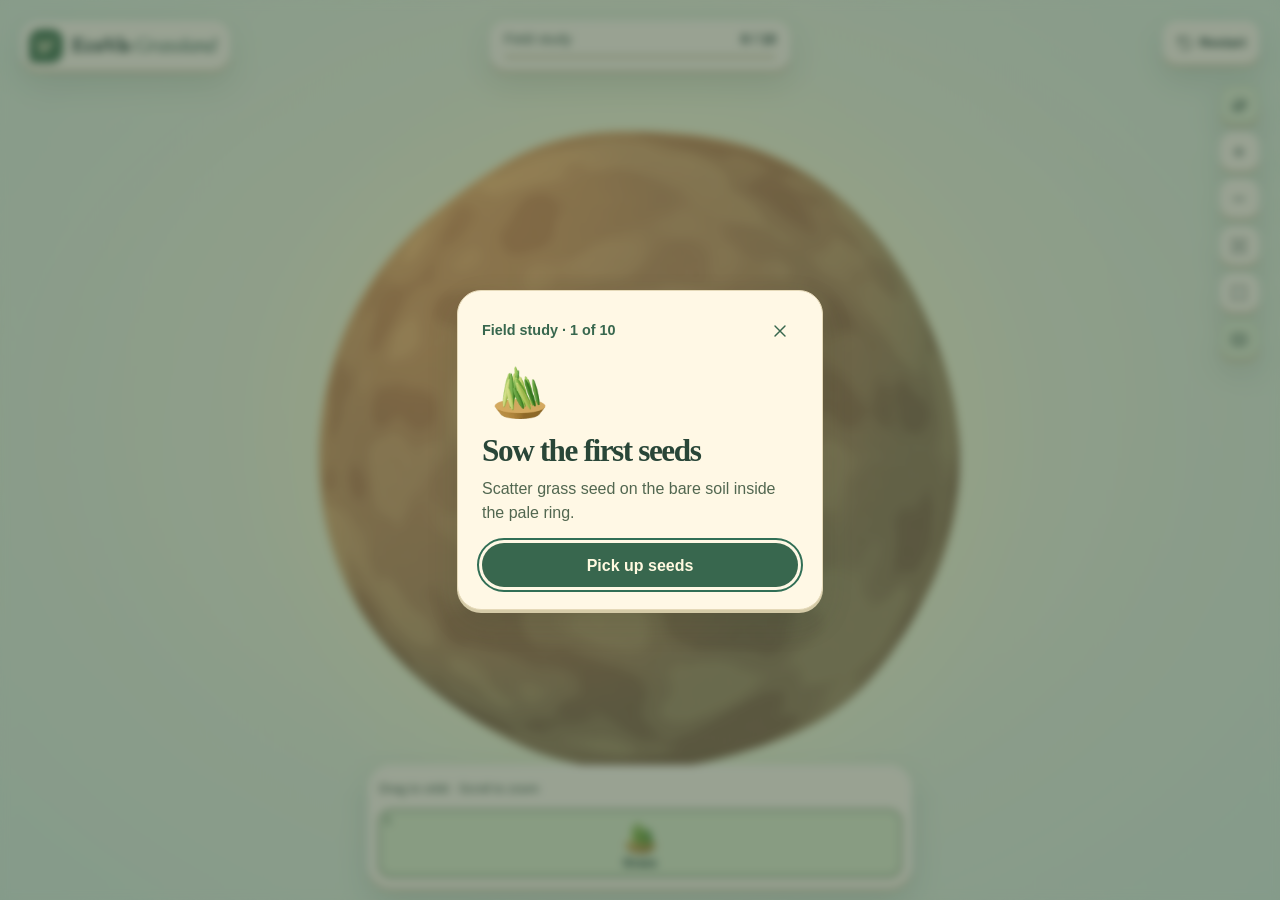
==== commit e709c38f: "Update the grassland game with draggable rain and guided meadow restoration" ====
--- a/index.html
+++ b/index.html
@@ -3,127 +3,187 @@
 <head>
   <meta charset="utf-8">
   <meta name="viewport" content="width=device-width, initial-scale=1">
-  <meta name="theme-color" content="#fff9eb">
-  <meta name="description" content="Turn a little planet and grow a spring meadow on every side.">
-  <title>EcoVis Grassland · Little Planet</title>
-  <link rel="stylesheet" href="styles.css">
+  <meta name="theme-color" content="#e6eed7">
+  <meta name="description" content="Grow a meadow and explore how shrubs, grazing and time change your planet.">
+  <title>EcoVis Grassland</title>
+  <link rel="icon" href="data:,">
+  <link rel="stylesheet" href="styles.css?v=ce38055f4d27">
   <script src="vendor/three.min.js" defer></script>
+  <script src="restoration-effects.js" defer></script>
+  <script src="shrub-highlight.js" defer></script>
   <script src="terrain.js" defer></script>
   <script src="sapling.js" defer></script>
   <script src="meadow-motion.js" defer></script>
+  <script src="clay-coats.js" defer></script>
+  <script src="clay-pasture.js" defer></script>
   <script src="pasture.js" defer></script>
   <script src="ecology.js" defer></script>
-  <script src="game.js" defer></script>
+  <script src="cloud-art.js" defer></script>
+  <script src="rain-shot.js?v=77158dbe5cb1" defer></script>
+  <script src="wind-arrival.js" defer></script>
+  <script src="hoof-journey.js" defer></script>
+  <script src="stand-observation.js" defer></script>
+  <script src="recovery-result.js" defer></script>
+  <script src="field-study.js?v=a5814d268e6c" defer></script>
+  <script src="game.js?v=40d4e5bad09e" defer></script>
 </head>
 <body>
-  <header class="masthead">
-    <div class="brand">
-      <span class="brand-emblem" data-icon="logo"></span>
-      <span>EcoVis <i>Grassland</i></span>
+  <main class="workspace">
+    <div class="field-view">
+    <section id="scene" class="scene" aria-label="3D planet">
+      <canvas id="world" tabindex="0" aria-label="3D planet. Arrow keys orbit, Enter uses the selected tool at the center, and Escape puts it away."></canvas>
+      <span id="main-seed-label" class="hoof-label" hidden></span>
+      <div class="edge-softness" aria-hidden="true"></div>
+      <button type="button" id="sky-cloud" data-item="water" aria-label="Pick up the rain cloud" title="Drag the cloud to the seeds" hidden><img alt="" draggable="false"></button>
+      <p id="fallback" hidden>3D rendering is unavailable here. Open the sandbox in a browser with WebGL 2 enabled.</p>
+    </section>
+    <div id="result-compare" class="result-compare" role="group" aria-label="Compare the meadow" hidden>
+      <button type="button" id="result-before" aria-pressed="false">Before clearing</button>
+      <button type="button" id="result-after" aria-pressed="true">After recovery</button>
     </div>
-    <button class="secondary restart" id="restart"><span data-icon="restart"></span> Restart</button>
-  </header>
-  <main class="workspace" data-phase="sow">
-    <aside class="tool-rail" aria-label="Meadow controls">
-      <div class="field-tabs" role="group" aria-label="Field tools">
-        <button class="field-tab" data-panel="shrubs" aria-controls="panel-shrubs" aria-pressed="true"><span data-icon="sprout"></span> Shrubs</button>
-        <button class="field-tab" data-panel="time" aria-controls="panel-time" aria-pressed="false"><span data-icon="clock"></span> Time</button>
-        <button class="field-tab" data-panel="grazing" aria-controls="panel-grazing" aria-pressed="false"><span data-icon="graze"></span> Grazing</button>
-        <button class="field-tab" data-panel="management" aria-controls="panel-management" aria-pressed="false" aria-label="Management"><span data-icon="shears"></span> Manage</button>
+    </div>
+
+    <header class="masthead">
+      <div class="brand"><span class="brand-emblem" data-icon="logo"></span><span>EcoVis <i>Grassland</i></span></div>
+      <span id="result-year" hidden></span>
+      <div class="guide-meter">
+        <div class="progress-label"><span id="guide-progress-label">Field study</span><strong id="guide-count" aria-hidden="true">0 / 10</strong></div>
+        <div class="progress-track" id="guide-progress" role="progressbar" aria-labelledby="guide-progress-label" aria-valuemin="0" aria-valuemax="10" aria-valuenow="0"><span></span></div>
       </div>
-      <section class="field-card" id="panel-shrubs" aria-labelledby="tray-title">
-        <h2 id="tray-title">Sea buckthorn</h2>
-        <p id="shrub-lock">Finish sowing to unlock saplings.</p>
-        <div id="sapling-tray" aria-describedby="tray-tip" hidden>
-          <p class="tray-heading" id="sapling-count" role="status"></p>
-          <div class="tray-slots">
-            <button class="sapling-slot" aria-label="Sea buckthorn sapling 1" aria-pressed="false"><img src="assets/sapling-token.webp" alt="" draggable="false" width="224" height="224"><span class="slot-check" data-icon="check"></span></button>
-            <button class="sapling-slot" aria-label="Sea buckthorn sapling 2" aria-pressed="false"><img src="assets/sapling-token.webp" alt="" draggable="false" width="224" height="224"><span class="slot-check" data-icon="check"></span></button>
-            <button class="sapling-slot" aria-label="Sea buckthorn sapling 3" aria-pressed="false"><img src="assets/sapling-token.webp" alt="" draggable="false" width="224" height="224"><span class="slot-check" data-icon="check"></span></button>
-          </div>
-          <p id="tray-tip">Drag a sapling onto the planet.</p>
-        </div>
-      </section>
-      <section class="field-card" id="panel-time" hidden>
-        <h2 id="year-value">Year 0.0</h2>
-        <p class="growth-stage" id="growth-stage">Young saplings</p>
-        <input class="year-range" id="year-range" type="range" min="0" max="100" step="0.25" value="0" aria-label="Meadow year" aria-describedby="growth-stage" disabled>
-        <div class="year-ends" aria-hidden="true"><span>0</span><span>25</span><span>50</span><span>75</span><span>100</span></div>
-        <div class="dry-reading"><span>Dry ground</span><output id="dry-cover">0%</output></div>
-        <button class="field-action" id="play-time" disabled>Play timeline</button>
-        <button class="secondary soil-toggle" id="soil-view" aria-pressed="false" disabled><span data-icon="layers"></span> Soil view</button>
-        <p id="soil-notes" hidden>Root microbes fix nitrogen, and fallen leaves add organic matter. Switch back to see greener edges and thinner grass under dense shade.</p>
-      </section>
-      <section class="field-card" id="panel-grazing" hidden>
-        <h2>Grazing herd</h2>
-        <p id="herd-count">2 cattle and 3 sheep</p>
-        <div class="herd-actions">
-          <button class="field-action" id="graze" aria-pressed="false" disabled>Release herd</button>
-          <button class="field-action recall-herd" id="recall-herd" hidden disabled>Recall herd</button>
-        </div>
-      </section>
-      <section class="field-card" id="panel-management" hidden>
-        <h2>Prune shrubs</h2>
-        <p>Trim an established shrub to let light reach the grass.</p>
-        <button class="field-action" id="manage" aria-pressed="false" disabled>Choose shrub</button>
-      </section>
-    </aside>
-    <section id="scene" class="scene" aria-label="3D planet">
-      <div class="canvas-space">
-        <canvas id="world" tabindex="0" aria-label="3D planet. Arrow keys turn the planet. Press Enter to use the selected tool at the center."></canvas>
-        <div class="camera-tools" role="group" aria-label="Zoom and view controls">
-          <button id="zoom-in" class="icon-button" aria-label="Zoom in" title="Zoom in" data-icon="plus"></button>
-          <button id="zoom-out" class="icon-button" aria-label="Zoom out" title="Zoom out" data-icon="minus"></button>
-          <button id="home" class="icon-button" aria-label="Reset view" title="Reset view" data-icon="focus"></button>
-        </div>
-        <p id="fallback" hidden>3D rendering is unavailable here. Open the sandbox in a browser with WebGL enabled.</p>
-        <div class="soil-legend" id="soil-legend" hidden>
-          <strong>Soil nutrients <output id="enriched-cover">0% enriched</output></strong>
-          <div class="soil-scale" aria-hidden="true"></div>
-          <div class="soil-scale-labels"><span>Background</span><span>Enriched</span></div>
+      <button class="icon-button restart" id="restart" aria-label="Restart" title="Restart"><span data-icon="restart"></span><span class="restart-label">Restart</span></button>
+      <button class="icon-button" id="bed-leave" type="button" aria-label="Return to the meadow" hidden><span data-icon="close"></span><span>Back</span></button>
+    </header>
+
+    <section id="recovery-result" aria-labelledby="result-title" hidden>
+      <div class="result-intro">
+        <p class="result-status"><span aria-hidden="true">✓</span> Field study complete</p>
+        <h1 id="result-title" tabindex="-1">The meadow <em>returns.</em></h1>
+        <p id="result-story"></p>
+      </div>
+      <div class="result-details">
+        <table class="result-readings" aria-label="Study plot before clearing and after recovery">
+          <thead><tr><th scope="col">Study plot</th><th scope="col">Before</th><th scope="col">After</th></tr></thead>
+          <tbody><tr><th scope="row">Sea buckthorn shrubs</th><td id="result-old-shrubs"></td><td id="result-new-shrubs"></td></tr>
+          <tr><th scope="row">Exposed soil</th><td id="result-old-soil"></td><td id="result-new-soil"></td></tr></tbody>
+        </table>
+        <div class="result-actions">
+          <button class="primary" type="button" id="result-explore">Explore the meadow</button>
+          <button type="button" id="result-restart"><span data-icon="restart" aria-hidden="true"></span>Start again</button>
         </div>
       </div>
-      <div class="tool-area">
-        <div class="tools" role="group" aria-label="Planet tools">
-          <button id="rotate" aria-pressed="true"><span data-icon="orbit"></span> Rotate</button>
-          <button id="brush" aria-pressed="false"><span data-icon="grass"></span> Sow</button>
+    </section>
+
+    <nav class="camera-tools" aria-label="Camera">
+      <button id="orbit" class="icon-button" aria-label="Orbit and put tool away" title="Orbit · Esc" data-icon="orbit"></button>
+      <button id="zoom-in" class="icon-button" aria-label="Zoom in" title="Zoom in" data-icon="plus"></button>
+      <button id="zoom-out" class="icon-button" aria-label="Zoom out" title="Zoom out" data-icon="minus"></button>
+      <button id="home" class="icon-button" aria-label="Reset view" title="Reset view" data-icon="focus"></button>
+      <button id="fullscreen" class="icon-button" aria-label="Toggle full screen" title="Full screen" data-icon="expand" hidden></button>
+      <button id="guide-toggle" class="icon-button" aria-label="Field guide" title="Field guide" aria-controls="field-guide" aria-expanded="true" data-icon="guide"></button>
+    </nav>
+
+    <aside class="card task-panel" id="field-guide" aria-label="Field guide">
+      <div class="field-heading"><span data-icon="guide"></span><strong>Field guide</strong><button id="guide-close" class="plain-icon" aria-label="Hide field guide" data-icon="close"></button></div>
+      <div class="task-copy" aria-live="polite" aria-atomic="true">
+        <h1 id="task-title">Sow the first seeds</h1>
+        <p id="task-description">Scatter grass seed on the bare soil inside the pale ring.</p>
+      </div>
+      <div class="task-reading" id="task-reading"><span id="task-reading-label">Grass cover</span><strong id="progress-value">0%</strong></div>
+      <button class="primary next-step" id="next-step">Pick grass seed</button>
+    </aside>
+
+    <aside class="card time-panel" id="panel-time" aria-labelledby="year-value" hidden>
+      <div class="field-heading"><span data-icon="clock"></span><strong>Timeline</strong><button id="time-close" class="plain-icon" aria-label="Close timeline" data-icon="close"></button></div>
+      <h2 id="year-value">Year 0.0</h2>
+      <p class="growth-stage" id="growth-stage">Young saplings</p>
+      <input class="year-range" id="year-range" type="range" min="0" max="100" step="0.25" value="0" aria-label="Meadow year" aria-describedby="growth-stage">
+      <div class="year-ends" aria-hidden="true"><span>0</span><span>25</span><span>50</span><span>75</span><span>100</span></div>
+      <div class="soil-readings">
+        <div><span>Grass beneath shrub</span><output id="understory-reading">100%</output></div>
+        <div><span>Enriched soil</span><output id="enrichment-reading">0%</output></div>
+        <div><span>Highest mound</span><output id="mound-height">0 cm</output></div>
+        <div><span>Dry ground</span><output id="dry-cover">0%</output></div>
+      </div>
+      <button class="field-action" id="play-time">Play timeline</button>
+      <button class="field-action secondary" id="follow-herd" aria-pressed="false" hidden>Follow herd</button>
+      <button class="field-action secondary" id="soil-view" aria-pressed="false"><span data-icon="layers"></span> Soil view</button>
+      <button class="primary next-step" id="finish-observation" hidden disabled>Explore to Year 20</button>
+      <p id="soil-notes" hidden>Teal marks enriched soil. Contours mark the raised ground that builds up under long-established shrubs.</p>
+    </aside>
+
+    <div class="soil-legend" id="soil-legend" hidden>
+      <strong>Soil nutrients <output id="enriched-cover">0% enriched</output></strong>
+      <div class="soil-scale" aria-hidden="true"></div>
+      <div class="soil-scale-labels"><span>Background</span><span>Enriched</span></div>
+    </div>
+    <div id="field-feedback" class="toast" role="status" hidden></div>
+    <section id="bed-controls" aria-label="Seed bed controls" hidden>
+      <p id="bed-caption" role="status"></p>
+    </section>
+
+    <div class="dock">
+      <div class="dock-heading">
+        <p id="scene-tip">Drag the scene to orbit · Scroll to zoom</p>
+        <div class="dock-actions">
+          <button id="time-toggle" class="dock-action" aria-controls="panel-time" aria-expanded="false"><span data-icon="clock"></span> Time</button>
+          <button id="manage" class="dock-action" aria-pressed="false"><span data-icon="shears"></span> Prune</button>
+          <button id="recall-herd" class="dock-action" hidden><span data-icon="restart"></span> Recall</button>
         </div>
-        <p id="scene-tip">Drag the planet to turn it · Scroll to zoom</p>
       </div>
-    </section>
-    <aside class="task-panel" aria-labelledby="task-title">
-      <p class="task-label">Field tasks</p>
-      <div class="task-copy" aria-live="polite">
-        <h1 id="task-title">Grow a meadow.</h1>
-        <p id="task-description">Choose Sow and drag across the soil to plant grass. Use Rotate to reach the other side of your planet.</p>
-      </div>
-      <button class="primary next-step" id="next-step"><span id="next-step-label">Select Sow</span><span data-icon="arrow"></span></button>
-      <div class="task-action">
-        <div class="progress-label"><span id="progress-caption">Grass cover</span><strong id="progress-value">0%</strong></div>
-        <div class="progress-track" id="progress" role="progressbar" aria-label="Grass cover" aria-valuemin="0" aria-valuemax="100" aria-valuenow="0"><span></span></div>
-      </div>
-      <ol class="field-tasks" id="field-tasks" hidden>
-        <li id="task-plant"><span class="task-marker" data-icon="check"></span><span>Plant the reward saplings</span><strong id="plant-progress">0 / 3</strong></li>
-        <li id="task-enrich"><span class="task-marker" data-icon="check"></span><span>Find enriched soil</span></li>
-        <li id="task-time"><span class="task-marker" data-icon="check"></span><span>Watch fruit ripen</span></li>
-        <li id="task-grazing"><span class="task-marker" data-icon="check"></span><span>Watch the herd graze</span></li>
-        <li id="task-management"><span class="task-marker" data-icon="check"></span><span>Prune a shrub</span></li>
-        <li id="task-desert"><span class="task-marker" data-icon="check"></span><span>Observe desertification</span></li>
-      </ol>
-      <p class="field-feedback" id="field-feedback" role="status" hidden></p>
-    </aside>
+      <div class="hotbar" id="hotbar" role="group" aria-label="Place on the planet"></div>
+    </div>
   </main>
-  <img id="drag-sapling" class="drag-sapling" src="assets/sapling-token.webp" alt="" draggable="false" hidden>
-  <dialog id="reward-dialog" class="reward-dialog" aria-labelledby="reward-title" aria-describedby="reward-description">
-    <div class="reward-art"><img src="assets/reward-saplings.webp" alt="" width="640" height="292"></div>
-    <h2 id="reward-title">Meadow complete!</h2>
-    <p class="reward-amount">3 sea buckthorn saplings</p>
-    <p id="reward-description">Drag them from the tray onto your planet.</p>
-    <form method="dialog" class="reward-actions">
-      <button class="primary" value="plant" autofocus><span data-icon="sprout"></span> Start planting</button>
-      <button class="reward-later" value="later">Plant later</button>
-    </form>
+
+  <dialog id="rain-window" aria-labelledby="rain-title" aria-describedby="rain-caption">
+    <div class="rain-heading">
+      <span class="rain-mark" data-icon="wind" aria-hidden="true"></span>
+      <h2 id="rain-title">Carried by the wind</h2>
+      <button id="rain-close" class="plain-icon" aria-label="Back to the meadow" title="Back to the meadow" data-icon="close"></button>
+    </div>
+    <div id="rain-view"></div>
+    <div class="rain-footer">
+      <p id="rain-caption" role="status"></p>
+      <button class="primary" id="rain-action" type="button">Move the cloud</button>
+    </div>
   </dialog>
+  <dialog id="study-prompt" class="study-prompt" aria-labelledby="prompt-title" aria-describedby="prompt-body">
+    <div class="prompt-top"><span id="prompt-step"></span><button id="prompt-close" class="plain-icon" aria-label="Dismiss this prompt" data-icon="close"></button></div>
+    <span id="prompt-symbol" hidden></span>
+    <img id="prompt-art" src="assets/grass-token.webp" alt="">
+    <h2 id="prompt-title"></h2><p id="prompt-body"></p>
+    <button id="prompt-action" class="primary"></button>
+
+  </dialog>
+  <dialog id="species-card" aria-labelledby="id-title">
+    <div class="prompt-top"><span>Field identification</span><button id="id-close" class="plain-icon" data-icon="close" aria-label="Close field identification"></button></div>
+    <h2 id="id-title">Sea buckthorn</h2>
+    <p class="latin-name"><i>Hippophae rhamnoides</i></p>
+    <p>A sea buckthorn seedling has taken root in your meadow. Its narrow leaves are already visible. The orange fruit develops as the shrub matures.</p>
+    <div class="plant-photos">
+      <figure><img src="assets/buckthorn-foliage.webp" alt="Long, narrow leaves with silvery undersides along a woody branch."><figcaption>Silver-green leaves</figcaption></figure>
+      <figure><img src="assets/buckthorn-fruit.webp" alt="Ripe orange fruit clustered against the branches of a mature sea buckthorn."><figcaption>Fruit on a mature shrub</figcaption></figure>
+    </div>
+    <details class="photo-credits"><summary>Photo credits</summary>
+      <p>Leaves by <a href="https://commons.wikimedia.org/wiki/File:20180525Hippophae_rhamnoides2.jpg" target="_blank" rel="noopener">AnRo0002</a> · <a href="https://creativecommons.org/publicdomain/zero/1.0/" target="_blank" rel="noopener">CC0 1.0</a><br>
+      Fruit by <a href="https://commons.wikimedia.org/wiki/File:Hippopha%C3%AB_rhamnoides_fruits2.jpg" target="_blank" rel="noopener">MurielBendel</a> · <a href="https://creativecommons.org/licenses/by-sa/4.0/" target="_blank" rel="noopener">CC BY-SA 4.0</a>. Photos resized and converted to WebP.</p>
+    </details>
+    <button class="primary" type="button" id="id-continue">Observe its growth</button>
+  </dialog>
+  <dialog id="animal-pen" aria-labelledby="pen-title">
+    <div class="prompt-top"><h2 id="pen-title">Herd inventory</h2><button id="pen-close" class="plain-icon" aria-label="Close herd inventory" data-icon="close"></button></div>
+    <p>Choose one animal, then place it on the meadow.</p>
+    <p id="pen-limit">Study limit: two animals on the meadow at once.</p>
+    <div class="animal-options">
+      <button data-animal="cow"><img src="assets/cow-token.webp" alt=""><strong>Cow</strong><span></span></button>
+      <button data-animal="sheep"><img src="assets/sheep-token.webp" alt=""><strong>Sheep</strong><span></span></button>
+    </div>
+  </dialog>
+
+  <div class="placement-cursor" id="placement-cursor" aria-hidden="true" hidden>
+    <span id="placement-symbol" hidden></span>
+    <img id="placement-image" alt="" width="44" height="44" draggable="false">
+    <div><strong id="placement-name"></strong><small id="placement-hint"></small></div>
+  </div>
   <dialog id="restart-dialog" aria-labelledby="restart-title">
     <h2 id="restart-title">Start again?</h2>
     <p>This will return your planet to bare soil.</p>
--- a/styles.css
+++ b/styles.css
@@ -1,217 +1,375 @@
 :root {
   color-scheme:light;
   --ink:#294638;
-  --muted:#536b52;
+  --muted:#526750;
+  --forest:#38674e;
+  --paper:#fff8e5;
   --line:#e5d9b8;
-  --paper:#fff8e5;
-  --forest:#38674e;
-  --paper-shadow:0 4px 0 #ded4b4,0 13px 30px #475b3522;
-  --serif:Georgia,"Times New Roman",serif;
-  --sans:ui-rounded,"Trebuchet MS","Segoe UI",sans-serif;
-}
+  --shadow:0 3px 0 #d5cba8,0 13px 32px #334f2f24;
+  --text:ui-rounded,"Trebuchet MS","Segoe UI",sans-serif;
+  --display:Georgia,"Times New Roman",serif;
+  --edge:clamp(10px,1.65vw,28px);
+  --safe-bottom:max(12px,env(safe-area-inset-bottom));
+}
+
+.sandbox-mode .guide-meter,.sandbox-mode #field-guide,.sandbox-mode #guide-toggle {display:none}
+.sandbox-mode .restart {grid-column:-2/-1}
+.field-view {display:contents}
+.workspace.result-mode {
+  --page-edge:clamp(25px,5vw,96px);
+  display:grid;grid-template-columns:minmax(290px,.85fr) minmax(370px,1.25fr);
+  grid-template-rows:auto minmax(min-content,1fr);
+  grid-template-areas:"brand brand" "summary landscape";
+  column-gap:clamp(16px,3.7vw,88px);
+  padding:clamp(18px,3.8vh,48px) var(--page-edge) clamp(24px,4.6vh,70px);
+  background:radial-gradient(ellipse at 73% 46%,#f5f4d8 0%,#e7eed7 42%,transparent 70%),linear-gradient(115deg,#faf6e9,#edf0db 69%,#dae7d1);
+  overflow:auto;overscroll-behavior:contain;
+}
+.result-mode .masthead {
+  position:static;grid-area:brand;display:flex;justify-content:space-between;align-items:center;
+  padding-bottom:clamp(13px,2vh,26px);border-bottom:1px solid #41624930
+}
+.result-mode .brand {min-height:0;padding:0;background:transparent;border:0;box-shadow:none;border-radius:0}
+.result-mode .brand>span:last-child {display:inline}
+.result-mode #result-year {font-size:.94rem;color:#4d6654;font-variant-numeric:tabular-nums}
+.result-mode .guide-meter,.result-mode .restart,.result-mode .camera-tools,.result-mode .dock,
+.result-mode #field-guide,.result-mode #panel-time,.result-mode #field-feedback,.result-mode #soil-legend {display:none}
+.result-mode .field-view {
+  display:grid;grid-area:landscape;grid-template-rows:minmax(0,1fr) auto;justify-items:stretch;
+  align-self:center;height:clamp(350px,min(55vw,77dvh),790px);min-width:0;
+}
+.result-mode .scene {position:relative;inset:auto;width:100%;height:100%;min-height:0}
+.result-mode .edge-softness {display:none}
+.result-compare {justify-self:center;display:inline-flex;align-items:center;gap:3px;padding:4px;border-radius:99px;
+  border:1px solid #82907765;background:#ecf0de;box-shadow:0 3px 12px #3953360c}
+.result-compare button {min-height:37px;padding:5px 16px;border-radius:99px;color:#4c6451;font-size:.9rem}
+.result-compare button[aria-pressed="true"] {background:#3e654e;color:#fffbed;box-shadow:0 1px 3px #35473530}
+.result-compare button:hover:not([aria-pressed="true"]) {background:#e2e9d5}
+#recovery-result {grid-area:summary;align-self:center;max-width:450px;display:flex;flex-direction:column;gap:clamp(24px,3.8vh,48px)}
+.result-status {display:flex;gap:9px;align-items:center;margin:0 0 18px;color:#44634a;font-weight:700;font-size:.92rem}
+.result-status span {display:grid;place-items:center;width:21px;height:21px;background:#e1ebcf;border:1px solid #91a98b;border-radius:50%;font-size:.78rem}
+#result-title {margin:0;font:500 clamp(3rem,5.6vw,5.9rem)/.99 var(--display);letter-spacing:-.066em;color:#244833}
+#result-title:focus {outline:none}
+#result-title em {display:block;color:#527b53;font-weight:400}
+#result-story {margin:19px 0 0;color:#455f4d;font-size:clamp(1rem,1.25vw,1.19rem);line-height:1.55;max-width:37ch}
+.result-readings {width:100%;border-collapse:collapse;font-variant-numeric:tabular-nums}
+.result-readings th,.result-readings td {text-align:right;border-bottom:1px solid #69806b40}
+.result-readings th:first-child {text-align:left}
+.result-readings thead th {padding:0 0 9px;font-size:.85rem;color:#566c55;font-weight:600}
+.result-readings tbody th {font-size:.98rem;font-weight:500;padding:10px 0}
+.result-readings td {padding:6px 0 6px 12px;color:#64735f;font-size:1rem}
+.result-readings td:last-child {font-weight:750;color:#2e5c3e}
+.result-actions {display:flex;flex-wrap:wrap;align-items:center;gap:12px 20px;margin-top:clamp(22px,4vh,40px)}
+.result-actions button {min-height:44px;font-size:.98rem}
+#result-explore {padding:9px 22px}
+#result-restart {display:inline-flex;align-items:center;gap:6px;padding:7px 3px}
+#result-restart:hover {text-decoration:underline;text-underline-offset:4px}
+#result-restart svg {width:16px;height:16px}
+@media(prefers-reduced-motion:no-preference){
+  .result-mode .result-intro,.result-mode .result-details,.result-mode .result-compare {animation:result-arrive .55s ease-out both}
+  .result-mode .result-details {animation-delay:.09s}
+  @keyframes result-arrive {from{opacity:0;transform:translateY(7px)}to{opacity:1;transform:none}}
+}
+@media(max-width:760px){
+  .workspace.result-mode {--page-edge:clamp(16px,5vw,32px);grid-template-columns:minmax(0,1fr);
+    grid-template-rows:auto auto auto auto;grid-template-areas:"brand" "intro" "landscape" "details";
+    align-content:start;gap:17px;padding-top:max(14px,env(safe-area-inset-top));padding-bottom:max(22px,env(safe-area-inset-bottom))}
+  .result-mode .masthead {padding-bottom:11px}
+  .result-mode .brand {font-size:1.22rem;gap:7px}
+  .result-mode .brand-emblem {width:30px;height:30px}
+  #recovery-result {display:contents}
+  .result-intro {grid-area:intro}
+  .result-details {grid-area:details}
+  .result-status {margin-bottom:6px;font-size:.85rem}
+  #result-title {font-size:clamp(2.4rem,8.6vw,3.3rem)}
+  #result-title em {display:inline}
+  #result-story {max-width:55ch;margin-top:9px;font-size:1rem;line-height:1.42}
+  .result-mode .field-view {height:clamp(240px,min(82vw,43dvh),390px)}
+  .result-compare button {min-height:40px;font-size:.875rem}
+  .result-actions {margin-top:15px}
+}
+@media(min-width:761px) and (max-height:540px){
+  .workspace.result-mode {padding:12px 4vw;gap:10px 3vw}
+  .result-mode .field-view {height:clamp(240px,75dvh,350px)}
+  #recovery-result {gap:12px}
+  #result-title {font-size:2.8rem}
+  #result-title em {display:inline}
+  .result-status,.result-actions,#result-story {margin-block:6px}
+}
+
 *,*::before,*::after {box-sizing:border-box}
-[hidden] {display:none !important}
-body {margin:0;min-height:100dvh;color:var(--ink);font:1rem/1.5 var(--sans);background:#e5efdc}
+[hidden] {display:none!important}
+html,body {width:100%;height:100%;margin:0;overflow:hidden}
+body {font:1rem/1.45 var(--text);color:var(--ink);background:#e7efda}
 button {font:inherit;color:inherit;background:none;border:0;cursor:pointer}
-button:disabled {cursor:default}
-button:focus-visible,canvas:focus-visible,input:focus-visible {outline:2px solid #326e57;outline-offset:3px}
-svg {display:block;width:21px;height:21px}
+button:disabled {cursor:default;opacity:.53}
+button:focus-visible,input:focus-visible,canvas:focus-visible {outline:2px solid #316f56;outline-offset:3px}
+svg {display:block;width:20px;height:20px}
 [data-icon] {display:inline-grid;place-items:center;flex:none}
-.masthead {height:66px;display:flex;align-items:center;justify-content:space-between;padding:0 clamp(16px,3vw,58px);border-bottom:1px solid #e7dbc0;background:#fff9eb}
-.brand {display:flex;align-items:center;gap:11px;font:700 1.65rem/1.05 var(--serif);letter-spacing:-.055em}
-.brand i {font-weight:400;color:#456f59}
-.brand-emblem {width:41px;height:41px;border-radius:15px 15px 15px 7px;background:#4e7f56;color:#fcf4cc;box-shadow:0 2px 0 #346148}
-.brand-emblem svg {width:24px;height:24px}
-.secondary,.primary {display:inline-flex;align-items:center;justify-content:center;gap:8px;min-height:44px;padding:8px 15px;border-radius:999px;font-size:.9rem;font-weight:700}
-.secondary {background:#f7efd8;border:1px solid #e6d6ab;box-shadow:0 2px 0 #e7dec2}
-.secondary:hover {background:#f2e7c8}
-.secondary svg {width:16px;height:16px}
-.primary {color:#fff8de;background:var(--forest);box-shadow:0 2px 0 #234e3b}
-.primary:not(:disabled):hover {background:#194d39}
-.primary:disabled {background:#dceade;color:#617567}
-.workspace {
-  isolation:isolate;position:relative;min-height:calc(100dvh - 66px);max-width:2040px;margin:auto;
-  padding:clamp(21px,2.35vw,42px) clamp(15px,2.2vw,48px);display:grid;
-  grid-template-columns:clamp(260px,22.5vw,336px) minmax(0,1fr) clamp(246px,20.6vw,316px);
-  grid-template-areas:"controls scene tasks";
-  gap:clamp(14px,1.35vw,24px);align-items:start;
-  background:radial-gradient(ellipse at 49% 32%,#f8f6d7 0%,#eaf0d6 43%,#dfeeda 86%,#d6e8d5 100%);
-}
-.tool-rail,.task-panel {min-width:0;border:1px solid #fffbea;border-radius:27px;background:var(--paper);box-shadow:var(--paper-shadow);z-index:1}
-.tool-rail {grid-area:controls;display:grid;gap:16px;padding:16px}
-.field-tabs {display:grid;grid-template-columns:repeat(2,minmax(0,1fr));gap:9px}
-.field-tab {
-  --tile:#e2ecd1;--chip:#c4dba9;--tile-ink:#355e45;
-  display:flex;align-items:center;gap:7px;min-width:0;min-height:51px;padding:6px 8px;
-  border:2px solid transparent;border-radius:16px;background:var(--tile);color:var(--tile-ink);
-  font-size:.89rem;font-weight:700;text-align:left;transition:transform .16s,border-color .16s;
-}
-.field-tab[data-panel="time"] {--tile:#f7edbf;--chip:#ead58d;--tile-ink:#654d29}
-.field-tab[data-panel="grazing"] {--tile:#dceddf;--chip:#b7d9c5;--tile-ink:#315e52}
-.field-tab[data-panel="management"] {--tile:#f5e2d4;--chip:#eabfa7;--tile-ink:#734c3b}
-.field-tab [data-icon] {width:29px;height:29px;border-radius:10px;background:var(--chip)}
-.field-tab svg {width:17px;height:17px}
-.field-tab:hover {transform:translateY(-2px);border-color:var(--chip)}
-.field-tab[aria-pressed="true"] {border-color:var(--tile-ink);box-shadow:0 2px 0 var(--tile-ink)}
-.field-tab[data-next]::after {content:"";width:8px;height:8px;margin-left:auto;border-radius:50%;background:#b97b36;flex:none}
-.field-card {min-width:0;padding:18px;border:1px solid #e9e1c5;border-radius:20px;background:#fffdf0}
-.field-card:not([hidden]) {animation:field-in .19s ease-out}
-@keyframes field-in {from {opacity:.45;transform:translateY(4px)} to {opacity:1;transform:none}}
-.field-card h2 {margin:0;color:var(--ink);font:700 1.68rem/1.06 var(--serif);letter-spacing:-.046em}
-.field-card p {margin:9px 0 0;color:var(--muted);font-size:.91rem;line-height:1.44}
-.field-card #year-value {font-size:clamp(1.9rem,2.6vw,2.55rem);line-height:1;white-space:nowrap}
-.field-card .growth-stage {min-height:1.45em;margin-top:8px;color:#4b674f;font-weight:700}
-.year-range {
-  --timeline-fill:0%;appearance:none;display:block;width:100%;height:44px;margin:8px 0 0;padding:0;
-  border-radius:12px;background:transparent;cursor:ew-resize;accent-color:#57835a;
-}
-.year-range::-webkit-slider-runnable-track {height:13px;border:1px solid #cdc9a9;border-radius:99px;background:linear-gradient(90deg,#81ab72 var(--timeline-fill),#e8e1c6 var(--timeline-fill))}
-.year-range::-webkit-slider-thumb {appearance:none;width:28px;height:28px;margin-top:-8px;border:2px solid #4b7652;border-radius:50%;background:#fff5d9;box-shadow:0 2px 0 #4b7652}
-.year-range::-moz-range-track {height:11px;border:1px solid #cdc9a9;border-radius:99px;background:#e8e1c6}
+.workspace {position:relative;isolation:isolate;overflow:hidden;width:100%;height:100dvh;background:radial-gradient(ellipse at 49% 43%,#f8f6d6 7%,#eaf0d6 52%,#d9ead6 100%)}
+.scene,.scene canvas,.edge-softness {position:absolute;inset:0;width:100%;height:100%}
+.scene canvas {display:block;touch-action:none;cursor:grab}
+.scene canvas:focus-visible {outline-offset:-4px}
+.edge-softness {pointer-events:none;backdrop-filter:blur(6px);background:#ecf1db20;mask-image:radial-gradient(ellipse 65% 69% at center,transparent 55%,#000 100%)}
+#fallback {position:absolute;top:42%;left:50%;width:min(410px,85%);transform:translateX(-50%);padding:16px;background:var(--paper);border-radius:16px;text-align:center}
+.masthead {position:absolute;z-index:3;top:var(--edge);left:var(--edge);right:var(--edge);display:grid;grid-template-columns:1fr minmax(190px,300px) 1fr;gap:12px;align-items:start;pointer-events:none}
+.masthead>* {pointer-events:auto}
+.brand,.guide-meter,.icon-button,.card,.dock,.toast,.soil-legend {border:1px solid #fffbee;background:var(--paper);box-shadow:var(--shadow)}
+.brand {display:flex;align-items:center;justify-self:start;gap:9px;min-height:49px;padding:6px 13px 6px 7px;border-radius:17px;font:700 1.35rem/1 var(--display);letter-spacing:-.045em;white-space:nowrap}
+.brand i {font-weight:400;color:#4a735c}
+.brand-emblem {width:34px;height:34px;border-radius:12px 12px 12px 6px;background:#55815a;color:#fff2cc}
+.brand-emblem svg {width:22px;height:22px}
+.guide-meter {align-self:center;padding:7px 13px 9px;border-radius:15px;min-width:0}
+.progress-label {display:flex;justify-content:space-between;align-items:baseline;gap:6px;margin-bottom:4px;font-size:.875rem;color:#46624e}
+.progress-label strong {color:var(--ink);font-variant-numeric:tabular-nums}
+.progress-track {height:6px;border-radius:99px;overflow:hidden;background:#e6dfc2}
+.progress-track span {display:block;width:0;height:100%;border-radius:inherit;background:linear-gradient(90deg,#578a57,#79a858);transition:width .48s cubic-bezier(.2,.8,.25,1)}
+.icon-button {display:grid;place-items:center;width:39px;height:39px;border-radius:13px}
+.icon-button svg {width:18px;height:18px}
+.icon-button:hover,.plain-icon:hover {background:#fdfdf0}
+.restart {justify-self:end;display:flex;width:auto;min-height:43px;padding:0 12px;gap:6px;font-size:.84rem;font-weight:700}
+.camera-tools {position:absolute;z-index:3;top:calc(var(--edge) + 64px);right:var(--edge);display:grid;gap:8px}
+.camera-tools button {pointer-events:auto}
+#orbit[aria-pressed="true"],#guide-toggle[aria-expanded="true"] {background:#e3edcd;border-color:#c4d8ad}
+.card {z-index:3;position:absolute;top:calc(var(--edge) + 65px);width:min(302px,calc(100vw - 102px));max-height:calc(100dvh - 235px);overflow:auto;overscroll-behavior:contain;padding:16px;border-radius:22px}
+.task-panel {right:calc(var(--edge) + 51px);width:min(290px,calc(100vw - 104px));padding:14px 16px 16px}
+.time-panel {left:var(--edge);width:min(297px,calc(100vw - 78px));max-height:calc(100dvh - 255px)}
+.field-heading {display:flex;align-items:center;gap:7px;padding-bottom:9px;border-bottom:1px dashed #ddd2ac;font-size:.82rem;color:#4a6651}
+.field-heading svg {width:17px;height:17px}
+.plain-icon {display:grid;place-items:center;width:28px;height:28px;padding:0;margin-left:auto;border-radius:8px}
+.task-copy h1,.time-panel h2,dialog h2 {margin:11px 0 6px;font:700 1.78rem/.99 var(--display);letter-spacing:-.045em}
+.task-copy p,.time-panel p,dialog p {margin:0;color:var(--muted);font-size:.88rem;line-height:1.43}
+.task-copy h1 {line-height:1.08;text-wrap:balance}
+.task-copy p {font-size:1rem;line-height:1.42}
+.task-reading {display:flex;justify-content:space-between;gap:8px;margin-top:10px;padding:5px 9px;background:#eff0d9;border-radius:9px;font-size:.875rem;color:#3d5d47}
+.task-reading strong {font-variant-numeric:tabular-nums}
+.primary,.secondary,.field-action {display:inline-flex;justify-content:center;align-items:center;gap:7px;min-height:39px;padding:6px 12px;border-radius:99px;font-size:.84rem;font-weight:700}
+.primary {color:#fff9e0;background:var(--forest)}
+.primary:hover:not(:disabled) {background:#284f3a}
+.secondary {border:1px solid #e2d5ad;background:#f5edd0}
+.secondary:hover:not(:disabled) {background:#efe3bc}
+.next-step {width:100%;min-height:43px;margin-top:12px;font-size:.9375rem;transition:background-color .18s ease,transform .18s ease}
+.next-step:active:not(:disabled):not([aria-disabled="true"]) {transform:scale(.98)}
+.next-step[aria-disabled="true"] {color:#355a42;background:#e4edcf;cursor:default}
+.time-panel h2 {font-size:2.15rem;font-variant-numeric:tabular-nums}
+.time-panel .growth-stage {font-weight:700}
+.year-range {--timeline-fill:0%;appearance:none;display:block;width:100%;height:42px;padding:0;margin:5px 0 0;background:transparent;cursor:ew-resize}
+.year-range::-webkit-slider-runnable-track {height:12px;border-radius:99px;border:1px solid #cdc9a9;background:linear-gradient(90deg,#81ab72 var(--timeline-fill),#e8e1c6 var(--timeline-fill))}
+.year-range::-webkit-slider-thumb {appearance:none;width:26px;height:26px;margin-top:-8px;border-radius:50%;border:2px solid #4b7652;background:#fff5d9;box-shadow:0 2px 0 #4b7652}
+.year-range::-moz-range-track {height:11px;border-radius:99px;background:#e8e1c6}
 .year-range::-moz-range-progress {height:11px;border-radius:99px;background:#81ab72}
-.year-range::-moz-range-thumb {width:25px;height:25px;border:2px solid #4b7652;border-radius:50%;background:#fff5d9;box-shadow:0 2px 0 #4b7652}
-.year-range:disabled {cursor:default}
-.year-ends {display:flex;justify-content:space-between;padding:0 3px;color:var(--muted);font-size:.77rem;font-variant-numeric:tabular-nums}
-.dry-reading {display:flex;align-items:center;justify-content:space-between;gap:8px;margin-top:13px;padding:6px 10px;border-radius:11px;background:#f6ecd2;color:#61543c;font-size:.89rem}
-#dry-cover {color:#765637;font-weight:700;font-variant-numeric:tabular-nums}
-.field-action {width:100%;margin-top:13px;min-height:44px;padding:7px 12px;border:1px solid #cbdab5;border-radius:999px;background:#e3edce;color:#2c5541;font-weight:700;font-size:.9rem}
-.herd-actions {display:flex;gap:7px;flex-wrap:wrap;margin-top:13px}
-.herd-actions .field-action {flex:1 1 98px;margin-top:0;width:auto}
-.field-action.recall-herd {background:transparent;border-color:#e4dac2}
-.soil-toggle {width:100%;margin-top:8px;box-shadow:none}
-.soil-toggle[aria-pressed="true"] {background:#cde8d9;color:#1d5a45;border-color:#82b29d}
-.soil-toggle:disabled {opacity:.62}
-.field-card #soil-notes {padding:8px 10px;border-radius:11px;background:#e9f2df;font-size:.83rem}
-.field-action:disabled {opacity:.58}
-.field-action:not(:disabled):hover {background:#dfeccd}
-.field-action[aria-pressed="true"],.field-action[aria-pressed="true"]:hover {background:#275a45;color:#fffef1;border-color:#275a45}
-.task-panel {grid-area:tasks;padding:clamp(17px,1.6vw,24px)}
-.task-label {display:inline-block;margin:0 0 12px;padding:4px 11px;border-radius:999px;background:#e4edcf;color:#48634d;font-size:.78rem;font-weight:700}
-.task-copy h1 {margin:0 0 9px;font:700 clamp(1.9rem,2.7vw,3rem)/.99 var(--serif);letter-spacing:-.059em;text-wrap:balance}
-.task-copy p {margin:0;color:var(--muted);font-size:.94rem;line-height:1.48}
-.next-step {width:100%;justify-content:space-between;margin-top:13px}
-.next-step svg {width:17px;height:17px}
-.task-action {margin-top:18px}
-.progress-label {display:flex;justify-content:space-between;gap:8px;font-size:.875rem;color:#496658;margin-bottom:7px}
-.progress-label strong {color:var(--ink);font-variant-numeric:tabular-nums}
-.progress-track {height:9px;border-radius:9px;overflow:hidden;background:#e8e4c7}
-.progress-track span {display:block;width:0;height:100%;border-radius:inherit;background:#6b9a63;transition:width .13s linear}
-.field-tasks {margin:16px 0 0;padding:12px 0 0;border-top:1px dashed #d8ceac;display:grid;gap:5px;list-style:none}
-.field-tasks li {display:flex;align-items:center;gap:8px;min-height:34px;padding:4px 8px;border-radius:10px;background:#f4efd9;font-size:.86rem;color:#45624e;line-height:1.3}
-.field-tasks li[data-done] {background:#edf1db}
-.field-tasks li[aria-current="step"] {box-shadow:inset 3px 0 #b97b36;background:#f6ebcc;color:#634b2c;font-weight:700}
-.field-tasks li strong {margin-left:auto;white-space:nowrap;color:#375c47;font-size:.76rem}
-.task-marker {width:17px;height:17px;border:1px solid #b9cfb7;border-radius:50%;background:#f4f9eb}
-.task-marker svg {width:12px;height:12px;visibility:hidden}
-.field-tasks li[data-done] .task-marker {background:#3c7559;border-color:#3c7559;color:#f8fbe9}
-.field-tasks li[data-done] svg {visibility:visible}
-.field-feedback {margin:13px 0 0;padding:9px 10px;border-radius:12px;background:#e7efda;color:#405f49;font-size:.85rem;line-height:1.4}
-.field-card .tray-heading {margin:6px 0 10px;color:var(--muted);font-size:.81rem;font-weight:700}
-.tray-slots {display:grid;grid-template-columns:repeat(3,minmax(0,1fr));gap:7px}
-.sapling-slot {
-  display:grid;place-items:center;position:relative;height:clamp(57px,5.1vw,76px);padding:2px;overflow:hidden;
-  border:1px solid #d0dfbd;border-radius:15px;background:radial-gradient(ellipse at 50% 35%,#f3f5d7,#e4edc8);box-shadow:inset 0 -3px #74945416;
-  touch-action:none;user-select:none;cursor:grab;
-}
-.sapling-slot img {width:100%;height:100%;min-height:0;object-fit:contain;pointer-events:none}
-.sapling-slot:not(:disabled):hover,.sapling-slot[aria-pressed="true"] {border-color:#78a488;background:#e3efd3}
-.sapling-slot.is-dragged {border-style:dashed;border-color:#779e83;cursor:grabbing}
-.sapling-slot.is-dragged img {opacity:.28}
-.sapling-slot:disabled {background:#ebf1e2;border-color:#d4e1cd;border-style:dashed}
-.sapling-slot:disabled img,.slot-check {visibility:hidden}
-.sapling-slot:disabled .slot-check {visibility:visible}
-.slot-check {position:absolute;inset:0;color:#70957a;pointer-events:none}
-.slot-check svg {width:17px;height:17px}
-#tray-tip {margin:7px 0 0;color:var(--muted);font-size:.8125rem}
-.drag-sapling {position:fixed;z-index:3;top:0;left:0;width:76px;height:76px;margin:-67px 0 0 -38px;pointer-events:none;filter:drop-shadow(0 3px 5px #24433240)}
-body:has(.sapling-slot.is-dragged),body:has(.sapling-slot.is-dragged) canvas {cursor:grabbing!important}
-.scene {grid-area:scene;display:flex;flex-direction:column;align-self:stretch;min-width:0;min-height:520px}
-.canvas-space {flex:1;position:relative;min-height:0;overflow:hidden;border-radius:17px}
-.soil-legend {position:absolute;left:9px;bottom:9px;z-index:1;width:min(239px,calc(100% - 18px));padding:9px 11px;border-radius:13px;border:1px solid #e4d6ad;background:#fff8e8;box-shadow:0 2px 0 #ded4b4;pointer-events:none;color:#3e5a46;font-size:.77rem}
-.soil-legend strong,.soil-scale-labels {display:flex;justify-content:space-between;gap:6px}
-.soil-scale {height:7px;margin:6px 0 4px;border-radius:20px;background:linear-gradient(90deg,#d8caa1,#72ad94,#2c8474)}
-#enriched-cover {font-variant-numeric:tabular-nums}
-canvas {position:absolute;inset:0;display:block;width:100%;height:100%;touch-action:none;cursor:grab}
-canvas:focus-visible {outline-offset:-4px}
-.camera-tools {position:absolute;right:0;top:0;display:grid;gap:7px}
-.icon-button {display:grid;place-items:center;width:43px;height:43px;background:#fff9e5;border:1px solid #e9dfbf;border-radius:15px;box-shadow:0 2px 0 #e1d6b2}
-.icon-button:hover {background:#fffdf2}
-.icon-button svg {width:19px;height:19px}
-.tool-area {display:grid;justify-items:center;gap:8px;padding:1px 0 3px}
-.tools {display:flex;align-items:center;gap:5px;padding:5px;border:1px solid #fdf6de;background:#fff9e5;border-radius:999px;box-shadow:0 3px 0 #dcd4af,0 7px 20px #475b3519}
-.tools button {display:flex;align-items:center;justify-content:center;gap:7px;min-width:105px;min-height:42px;padding:6px 13px;border-radius:999px;font-weight:700;font-size:.9375rem;color:#375747}
-.tools button:hover {background:#e6efcf}
-.tools button:disabled {opacity:.55}
-.tools button[aria-pressed="true"] {background:#527f53;color:#fff9e1}
-.tools svg {width:19px;height:19px}
-#scene-tip {min-height:1.5em;text-align:center;font-size:.8125rem;color:#405d4f;margin:0;pointer-events:none}
-.workspace[data-running] #scene-tip {color:#26523e;font-weight:750}
-.workspace[data-running] #scene-tip::before {content:"";display:inline-block;width:7px;height:7px;margin-right:7px;border-radius:50%;background:#b98b3e;animation:field-pulse 1s ease-in-out infinite alternate}
-@keyframes field-pulse {from {opacity:.45;transform:scale(.78)} to {opacity:1;transform:scale(1.13)}}
-#fallback {position:absolute;left:17%;top:43%;width:66%;margin:0;padding:14px;background:#f8fbef;border-radius:8px;text-align:center}
-dialog {width:min(410px,calc(100% - 28px));padding:23px;border:1px solid var(--line);border-radius:25px;background:var(--paper);color:var(--ink);box-shadow:0 10px 45px #254a3944}
-dialog::backdrop {background:#14372969;backdrop-filter:blur(2px)}
-dialog h2 {margin:0 0 7px;font:700 1.85rem/1.1 var(--serif);letter-spacing:-.04em}
-dialog p {margin:0 0 18px;color:var(--muted)}
-.dialog-actions {display:flex;justify-content:flex-end;gap:8px}
-.reward-dialog {
-  width:min(462px,calc(100% - 28px));max-height:calc(100dvh - 24px);padding:19px 24px 18px;
-  text-align:center;border-radius:29px;border-color:#f8ebc8;background:var(--paper);box-shadow:0 4px 0 #daceab,0 22px 80px #102b2259;
-}
-.reward-dialog[open] {animation:reward-in .28s cubic-bezier(.22,.8,.3,1) both}
-.reward-dialog::backdrop {background:#182f2c8c;backdrop-filter:blur(5px)}
-.reward-art {
-  display:grid;place-items:center;overflow:hidden;height:clamp(105px,25dvh,175px);margin:0 0 18px;border-radius:16px;
-  background:radial-gradient(ellipse at 50% 40%,#fbf6d8 0%,#edf2d3 54%,#dfeacf 100%);
-}
-.reward-art img {display:block;width:100%;height:100%;object-fit:contain}
-.reward-dialog h2 {margin-bottom:8px;font-size:clamp(1.8rem,7vw,2.55rem);letter-spacing:-.056em}
-.reward-dialog .reward-amount {margin:0;color:#2c5b44;font-size:1.05rem;font-weight:750}
-.reward-dialog #reward-description {margin:4px 0 17px;font-size:.9375rem}
-.reward-actions {display:grid;gap:5px}
-.reward-actions .primary {min-height:46px}
-.reward-actions .primary svg {width:18px;height:18px}
-.reward-later {min-height:37px;border-radius:9px;color:#4a6655;font-size:.875rem;font-weight:650}
-.reward-later:hover {background:#ecf1df}
-@keyframes reward-in {from {opacity:0;transform:translateY(12px) scale(.97)} to {opacity:1;transform:none}}
-@media(max-width:1080px){
-  .workspace {grid-template-columns:repeat(2,minmax(0,1fr));grid-template-areas:"scene scene" "controls tasks";gap:17px;padding:16px 22px 24px}
-  .workspace[data-phase="sow"] {grid-template-areas:"scene scene" "tasks tasks"}
-  .workspace[data-phase="sow"] .tool-rail {display:none}
-  .scene {min-height:0}
-  .canvas-space {flex:auto;height:clamp(315px,46dvh,550px)}
-  .tool-rail,.task-panel {width:100%}
-  .sapling-slot {height:70px}
-}
-@media(max-width:660px){
-  .masthead {height:58px;padding:0 12px}
-  .brand {font-size:1.4rem;gap:8px}
-  .brand-emblem {width:34px;height:34px;border-radius:12px 12px 12px 6px}
-  .brand-emblem svg {width:21px;height:21px}
-  .secondary {min-height:39px;padding:6px 10px}
-  .workspace {min-height:calc(100dvh - 58px);grid-template-columns:minmax(0,1fr);grid-template-areas:"scene" "controls" "tasks";gap:15px;padding:10px 11px 20px}
-  .workspace[data-phase="sow"] {grid-template-areas:"scene" "tasks"}
-  .canvas-space {height:clamp(252px,41dvh,440px)}
-  .tool-rail {gap:11px;padding:11px;border-radius:21px}
-  .field-tabs {grid-template-columns:repeat(4,minmax(0,1fr));gap:5px}
-  .field-tab {justify-content:center;flex-direction:column;gap:3px;min-height:64px;padding:5px 1px;font-size:.74rem;border-radius:12px}
-  .field-tab [data-icon] {width:26px;height:26px;border-radius:8px}
-  .field-tab svg {width:15px;height:15px}
-  .field-tab[data-next] {position:relative}
-  .field-tab[data-next]::after {position:absolute;top:4px;right:4px;width:6px;height:6px}
-  .field-card {padding:13px 14px;border-radius:15px}
-  .field-card h2 {font-size:1.53rem}
-  .sapling-slot {height:59px}
-  .task-panel {padding:16px;border-radius:21px}
-  .task-copy h1 {font-size:2.15rem}
-  .task-action {margin-top:13px}
-  .camera-tools {gap:6px}
-  .icon-button {width:38px;height:38px;border-radius:12px}
-  .icon-button svg {width:17px;height:17px}
-  .tool-area {gap:6px}
+.year-range::-moz-range-thumb {width:24px;height:24px;border-radius:50%;border:2px solid #4b7652;background:#fff5d9}
+.year-ends,.soil-readings div,.soil-legend strong,.soil-scale-labels {display:flex;justify-content:space-between;gap:6px}
+.year-ends {font-size:.74rem}
+.soil-readings {display:grid;gap:5px;padding:7px 9px;border-radius:9px;background:#f4eacd;color:#685439;font-size:.81rem;margin-top:10px}
+.soil-readings output {font-weight:700;font-variant-numeric:tabular-nums}
+.field-action {width:100%;margin-top:8px;background:#e0ebcc;border:1px solid #cadbb5}
+.field-action:hover:not(:disabled) {background:#d6e5bc}
+.field-action[aria-pressed="true"] {background:#cce6d7;color:#225a46;border-color:#8eb5a3}
+#soil-notes {margin-top:7px;padding:8px;border-radius:9px;background:#e8efdb;font-size:.8rem}
+.soil-legend {position:absolute;z-index:2;bottom:calc(var(--safe-bottom) + 132px);left:var(--edge);width:min(231px,75vw);padding:8px 10px;border-radius:12px;font-size:.77rem;pointer-events:none}
+.soil-scale {height:7px;margin:5px 0 3px;border-radius:99px;background:linear-gradient(90deg,#d8caa1,#72ad94,#2c8474)}
+.dock {position:absolute;z-index:4;bottom:var(--safe-bottom);left:50%;transform:translateX(-50%);width:min(544px,calc(100% - 2 * var(--edge)));border-radius:23px;padding:9px}
+.dock-heading {display:flex;justify-content:space-between;align-items:center;gap:7px;min-height:28px;margin:0 1px 6px}
+#scene-tip {margin:0;color:#445f48;font-size:.79rem;line-height:1.3;min-width:0}
+.dock-actions {display:flex;justify-content:flex-end;flex:none;gap:4px}
+.dock-action {display:flex;justify-content:center;align-items:center;gap:4px;min-height:29px;padding:3px 8px;border-radius:99px;background:#f4ebce;color:#3c5b46;font-size:.76rem;font-weight:700}
+.dock-action svg {width:14px;height:14px}
+.dock-action:hover,.dock-action[aria-expanded="true"],.dock-action[aria-pressed="true"] {background:#dceac7}
+.hotbar {display:grid;grid-template-columns:repeat(3,minmax(0,1fr));gap:6px}
+.slot {
+  position:relative;display:grid;grid-template-rows:42px auto;place-items:center;align-content:center;min-width:0;min-height:69px;
+  padding:4px 2px 5px;border:2px solid transparent;border-radius:13px;background:var(--slot-color,#e4edcf);
+  touch-action:none;user-select:none;cursor:grab;box-shadow:inset 0 -2px #445c331e;
+}
+.slot img {width:49px;height:43px;object-fit:contain;pointer-events:none}
+.slot [data-icon] {color:#35654b}
+.slot [data-icon] svg {width:30px;height:30px}
+.slot-label {font-size:.75rem;font-weight:700;line-height:1.1;text-align:center}
+.slot kbd,.slot-count {position:absolute;line-height:1;font:700 .63rem/1 var(--text);pointer-events:none}
+.slot kbd {top:5px;left:5px;color:#526a4f}
+.slot-count {top:4px;right:4px;min-width:15px;padding:2px;border-radius:7px;background:#fff9e7;color:#355c44}
+.slot:hover,.slot[data-next] {border-color:#91a980}
+.slot[data-next]:not([aria-pressed="true"])::after {content:"";position:absolute;inset:1px;border:2px solid #58784b;border-radius:inherit;pointer-events:none;animation:tool-cue 1s ease-out 2 both}
+@keyframes tool-cue {0% {opacity:.8;transform:scale(.96)} 100% {opacity:0;transform:scale(1.05)}}
+.slot[aria-pressed="true"] {border-color:#346950;box-shadow:inset 0 -2px #34695044}
+.slot.is-dragging {cursor:grabbing;border-style:dashed}
+.toast {position:absolute;z-index:3;bottom:calc(var(--safe-bottom) + 130px);left:50%;transform:translateX(-50%);width:max-content;max-width:min(440px,85vw);padding:8px 13px;border-radius:12px;font-size:.81rem;text-align:center;pointer-events:none}
+.placement-cursor {position:fixed;z-index:10;top:0;left:0;pointer-events:none;display:flex;align-items:center;gap:7px;padding:4px 9px 4px 4px;border:1px solid #d3d7b3;border-radius:12px;background:#fff8e5f5;color:var(--ink);box-shadow:0 4px 14px #29463423}
+.placement-cursor img {width:39px;height:39px;object-fit:contain;border-radius:8px;background:#e8efd3}
+.placement-cursor strong,.placement-cursor small {display:block;font-size:.77rem;line-height:1.25}
+.placement-cursor small {max-width:155px;color:var(--muted);font-size:.69rem}
+.placement-cursor[data-target] {border-color:#87a981}
+dialog {width:min(408px,calc(100% - 26px));padding:20px;border:1px solid var(--line);border-radius:24px;background:var(--paper);color:var(--ink);box-shadow:var(--shadow)}
+dialog::backdrop {background:#18352970;backdrop-filter:blur(4px)}
+.study-prompt,#animal-pen {width:min(366px,calc(100vw - 32px));padding:22px 24px;text-align:left;border-radius:24px;max-height:90dvh;overflow:auto}
+.study-prompt[open],#animal-pen[open] {animation:prompt-in .24s cubic-bezier(.2,.8,.3,1)}
+@keyframes prompt-in {from{opacity:0;transform:translateY(10px)}to{opacity:1;transform:none}}
+.prompt-top {display:flex;align-items:center;justify-content:space-between;gap:12px;color:var(--forest);font-weight:700;font-size:.9rem}
+.prompt-top .plain-icon {width:36px;height:36px}
+#prompt-art {display:block;width:76px;height:70px;object-fit:contain;margin:8px 0}
+.study-prompt h2,#animal-pen h2 {font-size:1.95rem;line-height:1.05;margin:5px 0 10px;text-wrap:balance}
+.study-prompt p,#animal-pen p {font-size:1rem;line-height:1.5}
+#prompt-action,.text-action {width:100%;min-height:44px;font-size:1rem}
+#prompt-action {margin-top:18px}
+#prompt-sow {width:100%;min-height:42px;margin-top:7px}
+body:has(#study-prompt[open]) #field-guide {visibility:hidden}
+.text-action {color:var(--muted);font-size:.875rem;margin-top:3px;text-decoration:underline;text-underline-offset:3px}
+.animal-options,.compare-controls {display:grid;grid-template-columns:1fr 1fr;gap:8px;margin-top:15px}
+.animal-options button,.compare-controls button {background:#eaf0d9;border:1px solid #c2cfa9;border-radius:14px;padding:8px;color:var(--ink)}
+.animal-options img {display:block;width:100%;height:75px;object-fit:contain}
+.animal-options span {display:block;font-size:.875rem}
+.compare-controls button {min-height:42px;font-size:.875rem;font-weight:700}
+.compare-controls button[aria-pressed=true] {background:var(--forest);color:white}
+.plot-facts {margin:8px 0 0;font-size:.9rem}
+.plot-facts div {display:flex;justify-content:space-between;padding:4px 0}
+.plot-facts dd {margin:0;font-weight:700}
+@media(prefers-reduced-motion:reduce){.study-prompt[open],#animal-pen[open]{animation:none}}
+.dialog-actions {display:flex;justify-content:flex-end;gap:8px;margin-top:16px}
+@media(max-width:740px){
+  .masthead {grid-template-columns:auto minmax(90px,1fr) auto;gap:8px}
+  .brand {min-height:40px;padding:4px;gap:0;border-radius:13px}
+  .brand>span:last-child,.restart-label {display:none}
+  .brand-emblem {width:31px;height:31px;border-radius:9px}
+  .restart {width:39px;min-height:39px;padding:0;justify-content:center}
+  .guide-meter {padding:5px 9px 7px}
+  .camera-tools {top:calc(var(--edge) + 49px);gap:6px}
+  .camera-tools .icon-button {width:35px;height:35px}
+  .card {top:calc(var(--edge) + 50px);max-height:calc(100dvh - 225px)}
+  .task-panel {right:calc(var(--edge) + 43px);padding:10px 12px 12px}
+  .task-copy h1 {font-size:1.55rem}
+  .task-copy p {font-size:.9375rem}
+  .dock {padding:7px;border-radius:17px}
+  .dock-heading {align-items:center;margin-bottom:5px}
+  #scene-tip {font-size:.7rem}
+  .dock-actions {gap:3px}
+  .dock-action {padding:3px 6px;font-size:.7rem}
+  .dock-action svg {width:12px;height:12px}
+  .hotbar {gap:4px}
+  .slot {grid-template-rows:31px auto;min-height:53px;border-radius:10px}
+  .slot img {width:36px;height:33px}
+  .slot [data-icon] svg {width:23px;height:23px}
+  .slot-label {font-size:.65rem}
+  .slot kbd {display:none}
+}
+@media(max-width:480px){
+  .dock-heading {flex-wrap:wrap;gap:4px}
+  .dock-actions {margin-left:auto}
+  .dock-action {min-height:32px}
+  .soil-legend,.toast {bottom:calc(var(--safe-bottom) + 113px)}
+}
+@media(max-height:520px){
+  .card {max-height:calc(100dvh - 176px)}
+  .camera-tools {gap:5px}
+  .camera-tools .icon-button {width:32px;height:32px}
 }
 @media(prefers-reduced-motion:reduce){
-  .field-tab,.progress-track span {transition:none}
-  .field-tab:hover {transform:none}
-  .reward-dialog[open],.workspace[data-running] #scene-tip::before,.field-card:not([hidden]) {animation:none}
-}
+  .progress-track span,.next-step {transition:none}
+  .next-step:active:not(:disabled):not([aria-disabled="true"]) {transform:none}
+  .slot[data-next]::after {animation:none;display:none}
+}
+
+.hotbar {display:flex}
+.slot {flex:1}
+.slot>svg {width:34px;height:34px;color:#477667}
+#prompt-symbol {display:grid;place-items:center;width:72px;height:67px;margin:12px 0;border-radius:18px;background:#e2edd4;color:#44745d}
+#prompt-symbol svg {width:43px;height:43px}
+#placement-symbol svg {width:32px;height:32px;margin:3px}
+#species-card {width:min(600px,calc(100vw - 28px));max-width:calc(100vw - 28px);max-height:89dvh;overflow:auto}
+#species-card h2 {margin:.7rem 0 0}
+#species-card .latin-name {margin:.08rem 0 .7rem;color:#536b57}
+#species-card .plant-photos {display:grid;grid-template-columns:1fr 1fr;gap:12px;margin:15px 0 8px}
+.plant-photos figure {margin:0;overflow:hidden;background:#e8eedb;border-radius:14px}
+.plant-photos img {display:block;width:100%;height:auto;aspect-ratio:4/3;object-fit:cover}
+.plant-photos figcaption {padding:8px 10px;font-size:.91rem;font-weight:650}
+.photo-credits {font-size:.84rem;color:#536153;margin:10px 0 16px}
+.photo-credits summary {cursor:pointer}
+.photo-credits a {color:#225845}
+#id-continue {width:100%}
+@media(max-width:450px){#species-card .plant-photos{gap:7px}.plant-photos figcaption{font-size:.79rem;padding:6px 7px}}
+#pen-limit {margin-top:8px;color:var(--forest)}
+#field-guide #next-step:disabled {opacity:1;background:#e3ecd2;color:#39583e}
+
+#bed-controls{position:absolute;z-index:4;left:50%;bottom:max(24px,env(safe-area-inset-bottom));transform:translateX(-50%);width:min(550px,calc(100% - 32px));display:grid;justify-items:center;gap:11px;text-align:center;pointer-events:none}
+#bed-caption{margin:0;padding:7px 16px;color:#283e30;background:#fff8e8eb;border-radius:16px;font-size:1rem;line-height:1.42;text-wrap:balance}
+#sky-cloud{position:absolute;left:19%;top:37%;width:clamp(92px,20vmin,210px);padding:0;transform:translate(-50%,-50%);line-height:0;touch-action:none;user-select:none;cursor:grab}
+#sky-cloud img{width:100%;height:auto;pointer-events:none;filter:drop-shadow(0 5px 5px #414b432b)}
+.carrying-water #sky-cloud{pointer-events:none;z-index:5}
+.carrying-water #field-guide{visibility:hidden}
+#bed-leave{display:inline-flex;align-items:center;justify-self:end;gap:6px;width:auto;min-height:44px;padding:0 13px}
+.seed-bed-view :is(#restart,.camera-tools,#field-guide,.dock,#field-feedback,.edge-softness){display:none}
+@media(max-height:460px){#bed-controls{bottom:7px;display:flex;align-items:center;justify-content:center}#bed-caption{font-size:.9rem}}
+#rain-window {
+  --rim:clamp(6px,1vw,12px);
+  width:min(880px,calc(100% - 32px)); max-width:none; max-height:calc(100dvh - 24px); overflow:auto;
+  padding:0; border:1px solid rgb(255 254 239 / 65%); border-radius:24px;
+  background:rgb(255 251 235 / 64%); color:#203c2e;
+  backdrop-filter:blur(14px); -webkit-backdrop-filter:blur(14px);
+  box-shadow:inset 0 1px 0 #ffffff47,0 16px 64px #163b272c;
+}
+#rain-window::backdrop {background:#243a2a2b;backdrop-filter:blur(5px);-webkit-backdrop-filter:blur(5px)}
+#rain-window[open] {display:flex;flex-direction:column;animation:rain-arrive .36s ease-out}
+#rain-window > :not(#rain-view) {flex:none}
+#rain-window[open]::backdrop {animation:rain-veil .32s ease-out}
+@keyframes rain-arrive {from{opacity:.84;transform:translateY(5px)}to{opacity:1;transform:none}}
+@keyframes rain-veil {from{opacity:0}to{opacity:1}}
+#rain-window[data-leaving] {pointer-events:none;animation:rain-leave .24s ease-in forwards}
+#rain-window[data-leaving]::backdrop {animation:rain-veil .24s ease-in reverse forwards}
+@keyframes rain-leave {to{opacity:0;transform:translateY(4px)}}
+.rain-heading {display:flex;align-items:center;gap:11px;padding:13px 19px 12px}
+.rain-mark {width:34px;height:34px;display:grid;place-items:center;background:#dcebdc;color:#426b55;border-radius:12px}
+#rain-title {margin:0;font-size:1.7rem;line-height:1.12}
+#rain-close {width:44px;height:44px;border-radius:100%;background:rgb(255 253 239 / 64%)}
+#rain-view {position:relative;flex:0 1 auto;min-height:0;margin:0 var(--rim);overflow:hidden;border-radius:15px;aspect-ratio:1.7;max-height:66dvh;background:#c3d9c2;box-shadow:0 0 0 1px #ffffff73}
+#rain-view canvas {display:block;width:100%;height:100%;position:absolute;inset:0;touch-action:none;cursor:grab}
+#rain-view canvas:focus-visible {outline-offset:-3px}
+.hoof-label {position:absolute;z-index:1;transform:translate(21px,-38px);pointer-events:none;background:#fff9e9ed;border:1px solid #b5b983;border-radius:10px;padding:3px 8px;color:#354b30;font-weight:650;font-size:clamp(.76rem,1.3vw,.9rem);white-space:nowrap}
+.hoof-label::before {content:"";position:absolute;left:-24px;top:calc(100% + 3px);width:26px;height:1.5px;background:#fff4c7;box-shadow:0 1px 1px #4557339c;transform:rotate(-40deg)}
+.hoof-label::after {content:"";position:absolute;left:-27px;top:32px;width:9px;height:9px;border-radius:50%;border:1.5px solid #fff3bd;box-shadow:0 0 0 1px #705b3577}
+.hoof-label.flip {transform:translate(calc(-100% - 21px),-38px)}
+.hoof-label.flip::before {left:auto;right:-24px;transform:rotate(40deg)}
+.hoof-label.flip::after {left:auto;right:-27px}
+.rain-footer {min-height:84px;display:flex;align-items:center;gap:16px;padding:14px 20px 17px}
+#rain-caption {flex:1;font-size:1rem;color:#203c2e;line-height:1.4;text-wrap:pretty}
+#rain-action {min-height:44px;flex:none;font-size:.9375rem;padding:9px 16px}
+#rain-action:disabled {background:#e7ead9;color:#576b54;opacity:1}
+@media(max-width:520px){
+  #rain-window {width:calc(100% - 16px);max-height:calc(100dvh - 16px);border-radius:20px}
+  #rain-view {aspect-ratio:1.22;border-radius:14px}
+  .rain-heading {padding:9px 12px}
+  .rain-footer {display:grid;gap:10px;padding:12px 15px 15px}
+  #rain-action {width:100%}
+}
+@media(max-height:520px) and (orientation:landscape){
+  #rain-window {max-height:calc(100dvh - 12px)}
+  .rain-heading {padding:4px 12px}
+  .rain-footer {min-height:0;padding:6px 12px;gap:8px}
+}
+@media(prefers-reduced-motion:reduce){#rain-window[open],#rain-window[open]::backdrop{animation:none}}
+
+/* The live study keeps the terrain interactive above one persistent time rail. */
+.field-years .dock,.field-years #time-close,.field-years .time-panel .field-heading,
+.field-years .time-panel .soil-readings,.field-years .time-panel #soil-view {display:none}
+.field-years .time-panel {
+  top:auto;right:auto;bottom:var(--safe-bottom);left:50%;transform:translateX(-50%);
+  width:min(760px,calc(100% - 2 * var(--edge)));max-height:none;overflow:visible;
+  display:grid;grid-template-columns:max-content minmax(0,1fr) auto auto;
+  grid-template-areas:"year phase play follow" "bar bar bar bar" "ticks ticks ticks ticks";
+  align-items:center;gap:0 14px;padding:12px 18px 11px;border-radius:23px;
+  background:rgba(255,249,231,.95)
+}
+.field-years #year-value {grid-area:year;font-size:clamp(1.35rem,2.2vw,1.85rem);margin:0}
+.field-years #growth-stage {grid-area:phase;font-size:.96rem;font-weight:500;line-height:1.25}
+.field-years #play-time,.field-years #follow-herd {margin:0;width:auto;white-space:nowrap;min-height:40px;padding:6px 13px}
+.field-years #play-time {grid-area:play;background:var(--forest);color:#fff9e9}
+.field-years #follow-herd {grid-area:follow}
+.field-years #year-range {grid-area:bar;margin:0;height:32px}
+.field-years .time-panel .year-ends {grid-area:ticks;margin:0}
+.field-years #finish-observation {grid-column:1/-1;justify-self:end;width:auto;margin:6px 0 0}
+@media(max-width:650px){
+  .field-years .time-panel {grid-template-columns:minmax(0,1fr) auto auto;gap:3px 6px;padding:9px 12px;
+    grid-template-areas:"year play follow" "phase phase phase" "bar bar bar" "ticks ticks ticks"}
+  .field-years #play-time,.field-years #follow-herd {min-height:36px;font-size:.8rem;padding:4px 10px}
+  .field-years #growth-stage {font-size:.9rem}
+  .field-years #year-range {height:31px}
+}
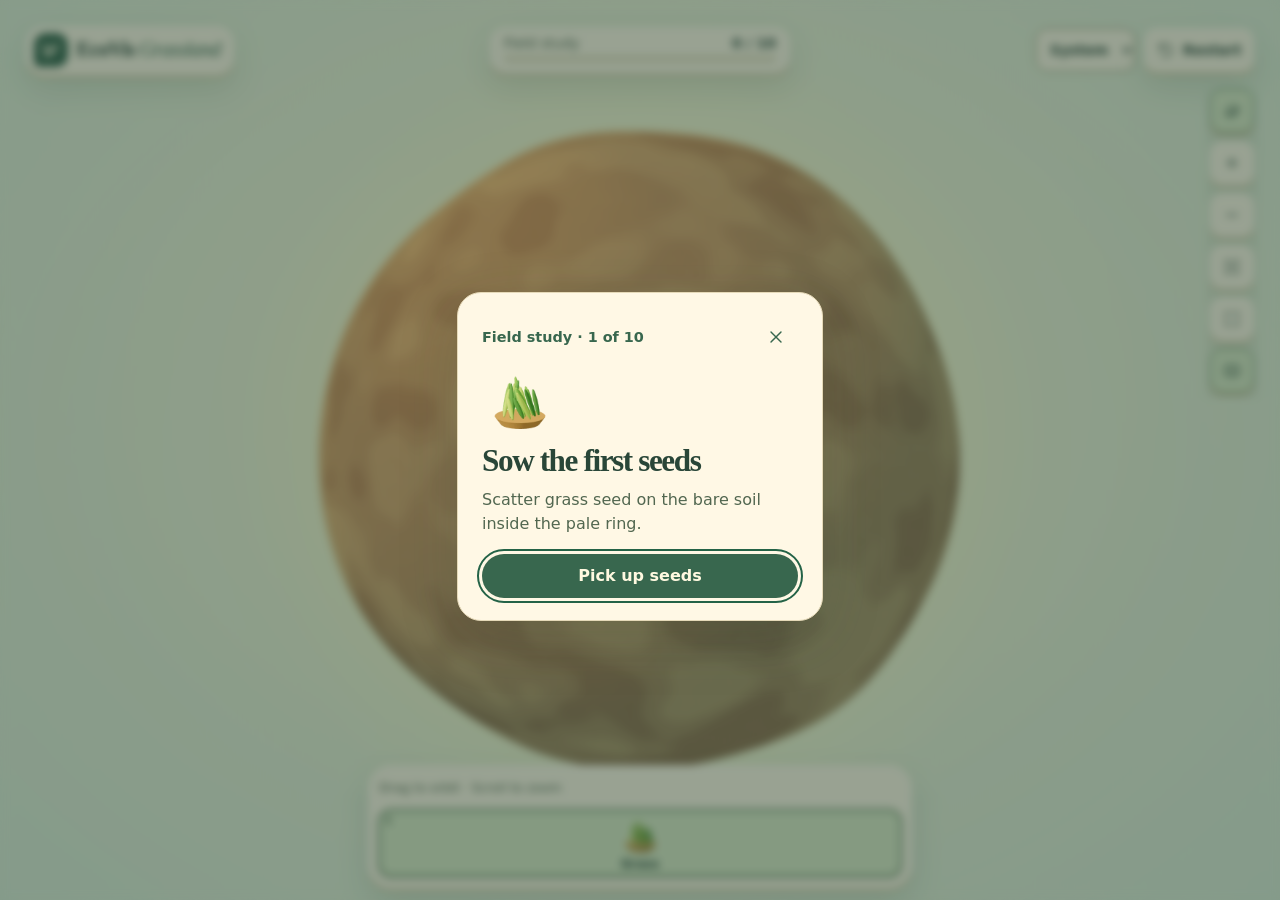
==== commit 1e89304b: "Add EcoVis dark mode and design system" ====
--- a/index.html
+++ b/index.html
@@ -2,16 +2,19 @@
 <html lang="en">
 <head>
   <meta charset="utf-8">
-  <meta name="viewport" content="width=device-width, initial-scale=1">
+  <meta name="viewport" content="width=device-width, initial-scale=1, viewport-fit=cover">
   <meta name="theme-color" content="#e6eed7">
   <meta name="description" content="Grow a meadow and explore how shrubs, grazing and time change your planet.">
   <title>EcoVis Grassland</title>
   <link rel="icon" href="data:,">
-  <link rel="stylesheet" href="styles.css?v=ce38055f4d27">
+  <link rel="stylesheet" href="tokens.css">
+  <link rel="stylesheet" href="components.css">
+  <link rel="stylesheet" href="styles.css?v=ecovis-theme">
+  <script src="theme.js"></script>
   <script src="vendor/three.min.js" defer></script>
   <script src="restoration-effects.js" defer></script>
   <script src="shrub-highlight.js" defer></script>
-  <script src="terrain.js" defer></script>
+  <script src="terrain.js?v=ecovis-theme" defer></script>
   <script src="sapling.js" defer></script>
   <script src="meadow-motion.js" defer></script>
   <script src="clay-coats.js" defer></script>
@@ -25,7 +28,7 @@
   <script src="stand-observation.js" defer></script>
   <script src="recovery-result.js" defer></script>
   <script src="field-study.js?v=a5814d268e6c" defer></script>
-  <script src="game.js?v=40d4e5bad09e" defer></script>
+  <script src="game.js?v=ecovis-theme" defer></script>
 </head>
 <body>
   <main class="workspace">
@@ -37,7 +40,7 @@
       <button type="button" id="sky-cloud" data-item="water" aria-label="Pick up the rain cloud" title="Drag the cloud to the seeds" hidden><img alt="" draggable="false"></button>
       <p id="fallback" hidden>3D rendering is unavailable here. Open the sandbox in a browser with WebGL 2 enabled.</p>
     </section>
-    <div id="result-compare" class="result-compare" role="group" aria-label="Compare the meadow" hidden>
+    <div id="result-compare" class="result-compare segmented" role="group" aria-label="Compare the meadow" hidden>
       <button type="button" id="result-before" aria-pressed="false">Before clearing</button>
       <button type="button" id="result-after" aria-pressed="true">After recovery</button>
     </div>
@@ -50,8 +53,15 @@
         <div class="progress-label"><span id="guide-progress-label">Field study</span><strong id="guide-count" aria-hidden="true">0 / 10</strong></div>
         <div class="progress-track" id="guide-progress" role="progressbar" aria-labelledby="guide-progress-label" aria-valuemin="0" aria-valuemax="10" aria-valuenow="0"><span></span></div>
       </div>
-      <button class="icon-button restart" id="restart" aria-label="Restart" title="Restart"><span data-icon="restart"></span><span class="restart-label">Restart</span></button>
-      <button class="icon-button" id="bed-leave" type="button" aria-label="Return to the meadow" hidden><span data-icon="close"></span><span>Back</span></button>
+      <div class="header-actions">
+        <select class="theme-control" data-theme-control aria-label="Color theme" title="Color theme">
+          <option value="system">System</option>
+          <option value="light">Light</option>
+          <option value="dark">Dark</option>
+        </select>
+        <button class="icon-button restart" id="restart" aria-label="Restart" title="Restart"><span data-icon="restart"></span><span class="restart-label">Restart</span></button>
+        <button class="icon-button" id="bed-leave" type="button" aria-label="Return to the meadow" hidden><span data-icon="close"></span><span>Back</span></button>
+      </div>
     </header>
 
     <section id="recovery-result" aria-labelledby="result-title" hidden>
--- a/tokens.css
+++ b/tokens.css
@@ -0,0 +1,111 @@
+:root {
+  color-scheme: light;
+  --text: ui-rounded, "Trebuchet MS", "Segoe UI", system-ui, sans-serif;
+  --display: Georgia, "Songti SC", "Times New Roman", serif;
+  --size-caption: .8125rem;
+  --size-label: .875rem;
+  --size-body: 1rem;
+  --size-title: 1.75rem;
+  --size-display: 2.5rem;
+  --space-1: .25rem;
+  --space-2: .5rem;
+  --space-3: .75rem;
+  --space-4: 1rem;
+  --space-5: 1.5rem;
+  --space-6: 2rem;
+  --space-7: 3rem;
+  --space-8: 4rem;
+  --radius-sm: 8px;
+  --radius-md: 12px;
+  --radius-lg: 16px;
+  --radius-xl: 24px;
+  --radius-pill: 999px;
+  --target: 44px;
+  --gutter: clamp(12px, 2vw, 28px);
+  --safe-top: max(var(--gutter), env(safe-area-inset-top));
+  --safe-right: max(var(--gutter), env(safe-area-inset-right));
+  --safe-bottom: max(12px, env(safe-area-inset-bottom));
+  --safe-left: max(var(--gutter), env(safe-area-inset-left));
+
+  --ground: #e7efda;
+  --paper: #fff8e5;
+  --paper-hover: #fffdf3;
+  --ink: #294638;
+  --muted: #526750;
+  --border: #e5d9b8;
+  --surface-edge: #fffbee;
+  --control-edge: #727951;
+  --brand: #38674e;
+  --action: #38674e;
+  --action-hover: #284f3a;
+  --on-action: #fff9e0;
+  --focus: #246347;
+  --soft: #eff0d9;
+  --soft-hover: #e3ebce;
+  --warm: #f5edd0;
+  --warm-hover: #efe3bc;
+  --warm-ink: #685439;
+  --selected: #dceac7;
+  --selected-edge: #537b54;
+  --selected-ink: #28543e;
+  --water: #d5eae5;
+  --fire: #f6d7bd;
+  --soil: #e7dcca;
+  --track: #e8e1c6;
+  --fill: #61915e;
+  --shadow-lip: #d5cba8;
+  --shadow-cast: #334f2f24;
+  --scrim: #18352970;
+  --edge-haze: #ecf1db20;
+  --sky-center: #f8f6d6;
+  --sky-mid: #eaf0d6;
+  --sky-edge: #d9ead6;
+  --result-center: #f5f4d8;
+  --result-start: #faf6e9;
+  --result-end: #dae7d1;
+  --rain-sky: #c3d9c2;
+  --soil-scale: linear-gradient(90deg,#d8caa1,#72ad94,#2c8474);
+  --shadow: 0 3px 0 var(--shadow-lip), 0 13px 32px var(--shadow-cast);
+  --shadow-float: 0 16px 64px var(--shadow-cast);
+}
+
+:root[data-theme="dark"] {
+  color-scheme: dark;
+  --ground: #17221c;
+  --paper: #243328;
+  --paper-hover: #324639;
+  --ink: #f5eedc;
+  --muted: #c2cdb8;
+  --border: #52614c;
+  --surface-edge: #4b604e;
+  --control-edge: #8f9e7e;
+  --brand: #c4db9e;
+  --action: #bad88e;
+  --action-hover: #cde6a6;
+  --on-action: #202f1d;
+  --focus: #efcd85;
+  --soft: #344638;
+  --soft-hover: #405543;
+  --warm: #403a2c;
+  --warm-hover: #4d4433;
+  --warm-ink: #e6ce9d;
+  --selected: #3b5643;
+  --selected-edge: #a6cc89;
+  --selected-ink: #e0efc9;
+  --water: #304847;
+  --fire: #50382d;
+  --soil: #423b33;
+  --track: #38463a;
+  --fill: #a6cb87;
+  --shadow-lip: #111d16;
+  --shadow-cast: #080e0ab0;
+  --scrim: #080e0ac7;
+  --edge-haze: #16271c33;
+  --sky-center: #384735;
+  --sky-mid: #24372c;
+  --sky-edge: #111e19;
+  --result-center: #3b4b37;
+  --result-start: #202d25;
+  --result-end: #101f1a;
+  --rain-sky: #2e483e;
+}
--- a/components.css
+++ b/components.css
@@ -0,0 +1,147 @@
+*, *::before, *::after { box-sizing: border-box }
+[hidden] { display: none !important }
+
+body {
+  margin: 0;
+  font: var(--size-body)/1.5 var(--text);
+  color: var(--ink);
+  background: var(--ground);
+}
+
+button, input, select { font: inherit }
+button { color: inherit; background: none; border: 0; cursor: pointer }
+button:disabled { cursor: default }
+a { color: var(--brand); text-underline-offset: .18em }
+:focus-visible { outline: 2px solid var(--focus); outline-offset: 3px }
+
+.primary, .secondary, .field-action {
+  display: inline-flex;
+  justify-content: center;
+  align-items: center;
+  gap: var(--space-2);
+  min-width: var(--target);
+  min-height: var(--target);
+  padding: var(--space-2) var(--space-4);
+  border-radius: var(--radius-pill);
+  font-size: var(--size-label);
+  font-weight: 700;
+  line-height: 1.25;
+  text-align: center;
+}
+
+.primary { color: var(--on-action); background: var(--action) }
+.primary:hover:not(:disabled, [aria-disabled="true"]) { background: var(--action-hover) }
+.secondary { border: 1px solid var(--control-edge); background: var(--warm) }
+.secondary:hover:not(:disabled) { background: var(--warm-hover) }
+:is(.primary, .secondary, .field-action):is(:disabled, [aria-disabled="true"]) {
+  background: var(--soft);
+  color: var(--muted);
+  cursor: default;
+}
+
+.surface, .brand, .guide-meter, .icon-button, .card, .dock, .toast, .soil-legend {
+  border: 1px solid var(--surface-edge);
+  background: var(--paper);
+  box-shadow: var(--shadow);
+}
+
+.card { padding: var(--space-4); border-radius: var(--radius-xl) }
+.toast { padding: var(--space-2) var(--space-3); border-radius: var(--radius-md); font-size: var(--size-label) }
+
+.icon-button, .plain-icon {
+  display: grid;
+  place-items: center;
+  width: var(--target);
+  min-height: var(--target);
+  border-radius: var(--radius-md);
+  padding: 0;
+}
+.icon-button:hover, .plain-icon:hover { background: var(--paper-hover) }
+
+dialog {
+  inset-block: var(--safe-top) var(--safe-bottom);
+  inset-inline: var(--safe-left) var(--safe-right);
+  width: min(408px, calc(100% - var(--safe-left) - var(--safe-right)));
+  max-height: calc(100dvh - var(--safe-top) - var(--safe-bottom));
+  overflow: auto;
+  padding: var(--space-5);
+  border: 1px solid var(--border);
+  border-radius: var(--radius-xl);
+  background: var(--paper);
+  color: var(--ink);
+  box-shadow: var(--shadow-float);
+}
+dialog::backdrop { background: var(--scrim); backdrop-filter: blur(4px) }
+dialog h2 { margin: 0 0 var(--space-2); font: 700 var(--size-title)/1.1 var(--display) }
+dialog p { margin: 0; color: var(--muted) }
+.dialog-actions { display: flex; flex-wrap: wrap; justify-content: flex-end; gap: var(--space-2); margin-top: var(--space-4) }
+
+.theme-control, .text-input {
+  min-height: var(--target);
+  max-width: 100%;
+  padding: var(--space-2) var(--space-3);
+  color: var(--ink);
+  background: var(--paper);
+  border: 1px solid var(--control-edge);
+  border-radius: var(--radius-md);
+}
+.theme-control { font-size: var(--size-label); font-weight: 700; cursor: pointer }
+.text-input { width: 100% }
+.text-input[aria-invalid="true"] { border: 2px solid var(--warm-ink) }
+
+.year-range {
+  --timeline-fill: 0%;
+  appearance: none;
+  display: block;
+  width: 100%;
+  min-height: var(--target);
+  padding: 0;
+  margin: var(--space-1) 0 0;
+  background: transparent;
+  cursor: ew-resize;
+}
+.year-range::-webkit-slider-runnable-track {
+  height: 12px;
+  border-radius: var(--radius-pill);
+  border: 1px solid var(--control-edge);
+  background: linear-gradient(90deg, var(--fill) var(--timeline-fill), var(--track) var(--timeline-fill));
+}
+.year-range::-webkit-slider-thumb {
+  appearance: none;
+  width: 26px;
+  height: 26px;
+  margin-top: -8px;
+  border-radius: 50%;
+  border: 2px solid var(--selected-edge);
+  background: var(--paper);
+}
+.year-range::-moz-range-track { height: 11px; border-radius: var(--radius-pill); border: 1px solid var(--control-edge); background: var(--track) }
+.year-range::-moz-range-progress { height: 11px; border-radius: var(--radius-pill); background: var(--fill) }
+.year-range::-moz-range-thumb { width: 24px; height: 24px; border-radius: 50%; border: 2px solid var(--selected-edge); background: var(--paper) }
+
+.progress-track { height: 8px; border-radius: var(--radius-pill); overflow: hidden; background: var(--track) }
+.progress-track span { display: block; width: 0; height: 100%; border-radius: inherit; background: var(--fill) }
+
+.segmented {
+  display: inline-flex;
+  flex-wrap: wrap;
+  gap: var(--space-1);
+  padding: var(--space-1);
+  border: 1px solid var(--control-edge);
+  border-radius: var(--radius-lg);
+  background: var(--soft);
+}
+.segmented button {
+  min-width: var(--target);
+  min-height: var(--target);
+  padding: var(--space-1) var(--space-3);
+  border-radius: var(--radius-md);
+  color: var(--ink);
+  font-size: var(--size-label);
+}
+.segmented button[aria-pressed="true"] {
+  background: var(--action);
+  color: var(--on-action);
+  font-weight: 700;
+}
+.segmented button:not([aria-pressed="true"]):hover { background: var(--soft-hover) }
--- a/styles.css
+++ b/styles.css
@@ -1,37 +1,23 @@
-:root {
-  color-scheme:light;
-  --ink:#294638;
-  --muted:#526750;
-  --forest:#38674e;
-  --paper:#fff8e5;
-  --line:#e5d9b8;
-  --shadow:0 3px 0 #d5cba8,0 13px 32px #334f2f24;
-  --text:ui-rounded,"Trebuchet MS","Segoe UI",sans-serif;
-  --display:Georgia,"Times New Roman",serif;
-  --edge:clamp(10px,1.65vw,28px);
-  --safe-bottom:max(12px,env(safe-area-inset-bottom));
-}
-
 .sandbox-mode .guide-meter,.sandbox-mode #field-guide,.sandbox-mode #guide-toggle {display:none}
-.sandbox-mode .restart {grid-column:-2/-1}
 .field-view {display:contents}
 .workspace.result-mode {
   --page-edge:clamp(25px,5vw,96px);
-  display:grid;grid-template-columns:minmax(290px,.85fr) minmax(370px,1.25fr);
+  display:grid;grid-template-columns:minmax(0,.85fr) minmax(0,1.25fr);
   grid-template-rows:auto minmax(min-content,1fr);
   grid-template-areas:"brand brand" "summary landscape";
   column-gap:clamp(16px,3.7vw,88px);
-  padding:clamp(18px,3.8vh,48px) var(--page-edge) clamp(24px,4.6vh,70px);
-  background:radial-gradient(ellipse at 73% 46%,#f5f4d8 0%,#e7eed7 42%,transparent 70%),linear-gradient(115deg,#faf6e9,#edf0db 69%,#dae7d1);
+  padding-block:max(var(--safe-top),clamp(18px,3.8vh,48px)) max(var(--safe-bottom),clamp(24px,4.6vh,70px));
+  padding-inline:max(var(--page-edge),var(--safe-left)) max(var(--page-edge),var(--safe-right));
+  background:radial-gradient(ellipse at 73% 46%, var(--result-center), transparent 70%),linear-gradient(115deg,var(--result-start),var(--ground) 69%,var(--result-end));
   overflow:auto;overscroll-behavior:contain;
 }
 .result-mode .masthead {
-  position:static;grid-area:brand;display:flex;justify-content:space-between;align-items:center;
-  padding-bottom:clamp(13px,2vh,26px);border-bottom:1px solid #41624930
+  position:static;grid-area:brand;display:flex;flex-wrap:wrap;justify-content:space-between;align-items:center;
+  padding-bottom:clamp(13px,2vh,26px);border-bottom:1px solid var(--border)
 }
 .result-mode .brand {min-height:0;padding:0;background:transparent;border:0;box-shadow:none;border-radius:0}
 .result-mode .brand>span:last-child {display:inline}
-.result-mode #result-year {font-size:.94rem;color:#4d6654;font-variant-numeric:tabular-nums}
+.result-mode #result-year {font-size:.94rem;color:var(--muted);font-variant-numeric:tabular-nums}
 .result-mode .guide-meter,.result-mode .restart,.result-mode .camera-tools,.result-mode .dock,
 .result-mode #field-guide,.result-mode #panel-time,.result-mode #field-feedback,.result-mode #soil-legend {display:none}
 .result-mode .field-view {
@@ -40,25 +26,22 @@
 }
 .result-mode .scene {position:relative;inset:auto;width:100%;height:100%;min-height:0}
 .result-mode .edge-softness {display:none}
-.result-compare {justify-self:center;display:inline-flex;align-items:center;gap:3px;padding:4px;border-radius:99px;
-  border:1px solid #82907765;background:#ecf0de;box-shadow:0 3px 12px #3953360c}
-.result-compare button {min-height:37px;padding:5px 16px;border-radius:99px;color:#4c6451;font-size:.9rem}
-.result-compare button[aria-pressed="true"] {background:#3e654e;color:#fffbed;box-shadow:0 1px 3px #35473530}
-.result-compare button:hover:not([aria-pressed="true"]) {background:#e2e9d5}
+.result-compare {justify-self:center;display:inline-flex;align-items:center;gap:3px;
+  box-shadow:var(--shadow)}
 #recovery-result {grid-area:summary;align-self:center;max-width:450px;display:flex;flex-direction:column;gap:clamp(24px,3.8vh,48px)}
-.result-status {display:flex;gap:9px;align-items:center;margin:0 0 18px;color:#44634a;font-weight:700;font-size:.92rem}
-.result-status span {display:grid;place-items:center;width:21px;height:21px;background:#e1ebcf;border:1px solid #91a98b;border-radius:50%;font-size:.78rem}
-#result-title {margin:0;font:500 clamp(3rem,5.6vw,5.9rem)/.99 var(--display);letter-spacing:-.066em;color:#244833}
+.result-status {display:flex;gap:9px;align-items:center;margin:0 0 18px;color:var(--selected-ink);font-weight:700;font-size:.92rem}
+.result-status span {display:grid;place-items:center;width:21px;height:21px;background:var(--soft);border:1px solid var(--selected-edge);border-radius:50%;font-size:.78rem}
+#result-title {margin:0;font:500 clamp(3rem,5.6vw,5.9rem)/.99 var(--display);letter-spacing:-.066em;color:var(--ink)}
 #result-title:focus {outline:none}
-#result-title em {display:block;color:#527b53;font-weight:400}
-#result-story {margin:19px 0 0;color:#455f4d;font-size:clamp(1rem,1.25vw,1.19rem);line-height:1.55;max-width:37ch}
-.result-readings {width:100%;border-collapse:collapse;font-variant-numeric:tabular-nums}
-.result-readings th,.result-readings td {text-align:right;border-bottom:1px solid #69806b40}
+#result-title em {display:block;color:var(--brand);font-weight:400}
+#result-story {margin:19px 0 0;color:var(--muted);font-size:clamp(1rem,1.25vw,1.19rem);line-height:1.55;max-width:37ch}
+.result-readings {width:100%;overflow-wrap:anywhere;border-collapse:collapse;font-variant-numeric:tabular-nums}
+.result-readings th,.result-readings td {text-align:right;border-bottom:1px solid var(--border)}
 .result-readings th:first-child {text-align:left}
-.result-readings thead th {padding:0 0 9px;font-size:.85rem;color:#566c55;font-weight:600}
+.result-readings thead th {padding:0 0 9px;font-size:.85rem;color:var(--muted);font-weight:600}
 .result-readings tbody th {font-size:.98rem;font-weight:500;padding:10px 0}
-.result-readings td {padding:6px 0 6px 12px;color:#64735f;font-size:1rem}
-.result-readings td:last-child {font-weight:750;color:#2e5c3e}
+.result-readings td {padding:6px 0 6px 12px;color:var(--muted);font-size:1rem}
+.result-readings td:last-child {font-weight:750;color:var(--brand)}
 .result-actions {display:flex;flex-wrap:wrap;align-items:center;gap:12px 20px;margin-top:clamp(22px,4vh,40px)}
 .result-actions button {min-height:44px;font-size:.98rem}
 #result-explore {padding:9px 22px}
@@ -75,6 +58,7 @@
     grid-template-rows:auto auto auto auto;grid-template-areas:"brand" "intro" "landscape" "details";
     align-content:start;gap:17px;padding-top:max(14px,env(safe-area-inset-top));padding-bottom:max(22px,env(safe-area-inset-bottom))}
   .result-mode .masthead {padding-bottom:11px}
+  .result-mode .masthead .guide-meter {display:none}
   .result-mode .brand {font-size:1.22rem;gap:7px}
   .result-mode .brand-emblem {width:30px;height:30px}
   #recovery-result {display:contents}
@@ -85,11 +69,11 @@
   #result-title em {display:inline}
   #result-story {max-width:55ch;margin-top:9px;font-size:1rem;line-height:1.42}
   .result-mode .field-view {height:clamp(240px,min(82vw,43dvh),390px)}
-  .result-compare button {min-height:40px;font-size:.875rem}
+  .result-compare button {min-height:var(--target);font-size:.875rem}
   .result-actions {margin-top:15px}
 }
 @media(min-width:761px) and (max-height:540px){
-  .workspace.result-mode {padding:12px 4vw;gap:10px 3vw}
+  .workspace.result-mode {padding-block:var(--safe-top) var(--safe-bottom);gap:10px 3vw}
   .result-mode .field-view {height:clamp(240px,75dvh,350px)}
   #recovery-result {gap:12px}
   #result-title {font-size:2.8rem}
@@ -97,146 +81,131 @@
   .result-status,.result-actions,#result-story {margin-block:6px}
 }
 
-*,*::before,*::after {box-sizing:border-box}
-[hidden] {display:none!important}
 html,body {width:100%;height:100%;margin:0;overflow:hidden}
-body {font:1rem/1.45 var(--text);color:var(--ink);background:#e7efda}
-button {font:inherit;color:inherit;background:none;border:0;cursor:pointer}
-button:disabled {cursor:default;opacity:.53}
-button:focus-visible,input:focus-visible,canvas:focus-visible {outline:2px solid #316f56;outline-offset:3px}
 svg {display:block;width:20px;height:20px}
 [data-icon] {display:inline-grid;place-items:center;flex:none}
-.workspace {position:relative;isolation:isolate;overflow:hidden;width:100%;height:100dvh;background:radial-gradient(ellipse at 49% 43%,#f8f6d6 7%,#eaf0d6 52%,#d9ead6 100%)}
+.workspace {
+  --header-height:49px;
+  --dock-height:126px;
+  --panel-gap:14px;
+  --panel-top:calc(var(--safe-top) + var(--header-height) + var(--panel-gap));
+  --panel-height:max(64px, calc(100dvh - var(--panel-top) - var(--safe-bottom) - var(--bottom-height) - var(--space-3)));
+  --bottom-height:var(--dock-height);
+  position:relative;isolation:isolate;overflow:hidden;width:100%;height:100dvh;background:radial-gradient(ellipse at 49% 43%,var(--sky-center) 7%,var(--sky-mid) 52%,var(--sky-edge) 100%)}
 .scene,.scene canvas,.edge-softness {position:absolute;inset:0;width:100%;height:100%}
 .scene canvas {display:block;touch-action:none;cursor:grab}
 .scene canvas:focus-visible {outline-offset:-4px}
-.edge-softness {pointer-events:none;backdrop-filter:blur(6px);background:#ecf1db20;mask-image:radial-gradient(ellipse 65% 69% at center,transparent 55%,#000 100%)}
-#fallback {position:absolute;top:42%;left:50%;width:min(410px,85%);transform:translateX(-50%);padding:16px;background:var(--paper);border-radius:16px;text-align:center}
-.masthead {position:absolute;z-index:3;top:var(--edge);left:var(--edge);right:var(--edge);display:grid;grid-template-columns:1fr minmax(190px,300px) 1fr;gap:12px;align-items:start;pointer-events:none}
+.edge-softness {pointer-events:none;backdrop-filter:blur(6px);background:var(--edge-haze);mask-image:radial-gradient(ellipse 65% 69% at center,transparent 55%,#000 100%)}
+#fallback {position:absolute;top:42%;left:50%;width:min(410px,85%);transform:translateX(-50%);padding:16px;background:var(--paper);border-radius:var(--radius-lg);text-align:center}
+.masthead {position:absolute;z-index:3;top:var(--safe-top);left:var(--safe-left);right:var(--safe-right);display:grid;grid-template-columns:minmax(0,1fr) minmax(135px,300px) minmax(0,1fr);gap:12px;align-items:center;pointer-events:none}
 .masthead>* {pointer-events:auto}
-.brand,.guide-meter,.icon-button,.card,.dock,.toast,.soil-legend {border:1px solid #fffbee;background:var(--paper);box-shadow:var(--shadow)}
 .brand {display:flex;align-items:center;justify-self:start;gap:9px;min-height:49px;padding:6px 13px 6px 7px;border-radius:17px;font:700 1.35rem/1 var(--display);letter-spacing:-.045em;white-space:nowrap}
-.brand i {font-weight:400;color:#4a735c}
-.brand-emblem {width:34px;height:34px;border-radius:12px 12px 12px 6px;background:#55815a;color:#fff2cc}
+.brand i {font-weight:400;color:var(--brand)}
+.brand-emblem {width:34px;height:34px;border-radius:var(--radius-md) 12px 12px 6px;background:var(--action);color:var(--on-action)}
 .brand-emblem svg {width:22px;height:22px}
 .guide-meter {align-self:center;padding:7px 13px 9px;border-radius:15px;min-width:0}
-.progress-label {display:flex;justify-content:space-between;align-items:baseline;gap:6px;margin-bottom:4px;font-size:.875rem;color:#46624e}
+.progress-label {display:flex;justify-content:space-between;align-items:baseline;gap:6px;margin-bottom:4px;font-size:var(--size-label);line-height:1.2;color:var(--muted)}
 .progress-label strong {color:var(--ink);font-variant-numeric:tabular-nums}
-.progress-track {height:6px;border-radius:99px;overflow:hidden;background:#e6dfc2}
-.progress-track span {display:block;width:0;height:100%;border-radius:inherit;background:linear-gradient(90deg,#578a57,#79a858);transition:width .48s cubic-bezier(.2,.8,.25,1)}
-.icon-button {display:grid;place-items:center;width:39px;height:39px;border-radius:13px}
+.progress-track span {transition:width .48s cubic-bezier(.2,.8,.25,1)}
 .icon-button svg {width:18px;height:18px}
-.icon-button:hover,.plain-icon:hover {background:#fdfdf0}
-.restart {justify-self:end;display:flex;width:auto;min-height:43px;padding:0 12px;gap:6px;font-size:.84rem;font-weight:700}
-.camera-tools {position:absolute;z-index:3;top:calc(var(--edge) + 64px);right:var(--edge);display:grid;gap:8px}
+.header-actions {grid-column:-2/-1;display:flex;justify-content:flex-end;gap:var(--space-2);min-width:0}
+.header-actions .theme-control {padding:6px 10px;line-height:1.2}
+.restart {display:flex;width:auto;min-height:var(--target);padding:0 12px;gap:var(--space-2);font-size:var(--size-label);font-weight:700}
+.camera-tools {position:absolute;z-index:3;top:var(--panel-top);right:var(--safe-right);display:grid;gap:var(--space-2);max-height:var(--panel-height);overflow:auto;overscroll-behavior:contain;padding:5px;margin:-5px}
 .camera-tools button {pointer-events:auto}
-#orbit[aria-pressed="true"],#guide-toggle[aria-expanded="true"] {background:#e3edcd;border-color:#c4d8ad}
-.card {z-index:3;position:absolute;top:calc(var(--edge) + 65px);width:min(302px,calc(100vw - 102px));max-height:calc(100dvh - 235px);overflow:auto;overscroll-behavior:contain;padding:16px;border-radius:22px}
-.task-panel {right:calc(var(--edge) + 51px);width:min(290px,calc(100vw - 104px));padding:14px 16px 16px}
-.time-panel {left:var(--edge);width:min(297px,calc(100vw - 78px));max-height:calc(100dvh - 255px)}
-.field-heading {display:flex;align-items:center;gap:7px;padding-bottom:9px;border-bottom:1px dashed #ddd2ac;font-size:.82rem;color:#4a6651}
+#orbit[aria-pressed="true"],#guide-toggle[aria-expanded="true"] {background:var(--selected);border-color:var(--selected-edge)}
+.card {z-index:3;position:absolute;top:var(--panel-top);width:min(302px,calc(100vw - 102px));max-height:var(--panel-height);overflow:auto;overscroll-behavior:contain;}
+.task-panel {right:calc(var(--safe-right) + var(--target) + var(--space-2));width:min(290px,calc(100vw - 104px));padding:14px 16px 16px}
+.time-panel {left:var(--safe-left);width:min(297px,calc(100vw - 78px))}
+.field-heading {display:flex;align-items:center;gap:7px;padding-bottom:9px;border-bottom:1px dashed var(--border);font-size:.82rem;color:var(--muted)}
 .field-heading svg {width:17px;height:17px}
-.plain-icon {display:grid;place-items:center;width:28px;height:28px;padding:0;margin-left:auto;border-radius:8px}
-.task-copy h1,.time-panel h2,dialog h2 {margin:11px 0 6px;font:700 1.78rem/.99 var(--display);letter-spacing:-.045em}
-.task-copy p,.time-panel p,dialog p {margin:0;color:var(--muted);font-size:.88rem;line-height:1.43}
+.plain-icon {margin-left:auto;flex:none}
+.task-copy h1,.time-panel h2,dialog h2 {margin:11px 0 6px;font:700 var(--size-title)/1.08 var(--display);letter-spacing:-.045em}
+.task-copy p,.time-panel p,dialog p {margin:0;color:var(--muted);font-size:var(--size-label);line-height:1.43}
 .task-copy h1 {line-height:1.08;text-wrap:balance}
 .task-copy p {font-size:1rem;line-height:1.42}
-.task-reading {display:flex;justify-content:space-between;gap:8px;margin-top:10px;padding:5px 9px;background:#eff0d9;border-radius:9px;font-size:.875rem;color:#3d5d47}
+.task-reading {display:flex;justify-content:space-between;gap:8px;margin-top:var(--space-3);padding:var(--space-1) var(--space-2);background:var(--soft);border-radius:9px;font-size:.875rem;color:var(--selected-ink)}
 .task-reading strong {font-variant-numeric:tabular-nums}
-.primary,.secondary,.field-action {display:inline-flex;justify-content:center;align-items:center;gap:7px;min-height:39px;padding:6px 12px;border-radius:99px;font-size:.84rem;font-weight:700}
-.primary {color:#fff9e0;background:var(--forest)}
-.primary:hover:not(:disabled) {background:#284f3a}
-.secondary {border:1px solid #e2d5ad;background:#f5edd0}
-.secondary:hover:not(:disabled) {background:#efe3bc}
-.next-step {width:100%;min-height:43px;margin-top:12px;font-size:.9375rem;transition:background-color .18s ease,transform .18s ease}
+.next-step {width:100%;min-height:var(--target);margin-top:12px;padding:7px 12px;font-size:.9375rem;transition:background-color .18s ease,transform .18s ease}
 .next-step:active:not(:disabled):not([aria-disabled="true"]) {transform:scale(.98)}
-.next-step[aria-disabled="true"] {color:#355a42;background:#e4edcf;cursor:default}
+.next-step[aria-disabled="true"] {color:var(--selected-ink);background:var(--selected);cursor:default}
 .time-panel h2 {font-size:2.15rem;font-variant-numeric:tabular-nums}
 .time-panel .growth-stage {font-weight:700}
-.year-range {--timeline-fill:0%;appearance:none;display:block;width:100%;height:42px;padding:0;margin:5px 0 0;background:transparent;cursor:ew-resize}
-.year-range::-webkit-slider-runnable-track {height:12px;border-radius:99px;border:1px solid #cdc9a9;background:linear-gradient(90deg,#81ab72 var(--timeline-fill),#e8e1c6 var(--timeline-fill))}
-.year-range::-webkit-slider-thumb {appearance:none;width:26px;height:26px;margin-top:-8px;border-radius:50%;border:2px solid #4b7652;background:#fff5d9;box-shadow:0 2px 0 #4b7652}
-.year-range::-moz-range-track {height:11px;border-radius:99px;background:#e8e1c6}
-.year-range::-moz-range-progress {height:11px;border-radius:99px;background:#81ab72}
-.year-range::-moz-range-thumb {width:24px;height:24px;border-radius:50%;border:2px solid #4b7652;background:#fff5d9}
 .year-ends,.soil-readings div,.soil-legend strong,.soil-scale-labels {display:flex;justify-content:space-between;gap:6px}
 .year-ends {font-size:.74rem}
-.soil-readings {display:grid;gap:5px;padding:7px 9px;border-radius:9px;background:#f4eacd;color:#685439;font-size:.81rem;margin-top:10px}
+.soil-readings {display:grid;gap:5px;padding:7px 9px;border-radius:9px;background:var(--warm);color:var(--warm-ink);font-size:.81rem;margin-top:10px}
 .soil-readings output {font-weight:700;font-variant-numeric:tabular-nums}
-.field-action {width:100%;margin-top:8px;background:#e0ebcc;border:1px solid #cadbb5}
-.field-action:hover:not(:disabled) {background:#d6e5bc}
-.field-action[aria-pressed="true"] {background:#cce6d7;color:#225a46;border-color:#8eb5a3}
-#soil-notes {margin-top:7px;padding:8px;border-radius:9px;background:#e8efdb;font-size:.8rem}
-.soil-legend {position:absolute;z-index:2;bottom:calc(var(--safe-bottom) + 132px);left:var(--edge);width:min(231px,75vw);padding:8px 10px;border-radius:12px;font-size:.77rem;pointer-events:none}
-.soil-scale {height:7px;margin:5px 0 3px;border-radius:99px;background:linear-gradient(90deg,#d8caa1,#72ad94,#2c8474)}
-.dock {position:absolute;z-index:4;bottom:var(--safe-bottom);left:50%;transform:translateX(-50%);width:min(544px,calc(100% - 2 * var(--edge)));border-radius:23px;padding:9px}
+.field-action {width:100%;margin-top:8px;background:var(--soft);border:1px solid var(--control-edge)}
+.field-action:hover:not(:disabled) {background:var(--soft-hover)}
+.field-action[aria-pressed="true"] {background:var(--selected);color:var(--selected-ink);border-color:var(--selected-edge)}
+#soil-notes {margin-top:7px;padding:8px;border-radius:9px;background:var(--soft);font-size:.8rem}
+.soil-legend {position:absolute;z-index:2;bottom:calc(var(--safe-bottom) + var(--bottom-height) + var(--space-3));left:var(--safe-left);width:min(231px,75vw);padding:8px 10px;border-radius:var(--radius-md);font-size:.77rem;pointer-events:none}
+.soil-scale {height:7px;margin:5px 0 3px;border-radius:var(--radius-pill);background:var(--soil-scale)}
+.dock {position:absolute;z-index:4;bottom:var(--safe-bottom);inset-inline:var(--safe-left) var(--safe-right);margin-inline:auto;width:min(544px,calc(100% - var(--safe-left) - var(--safe-right)));border-radius:23px;padding:9px}
 .dock-heading {display:flex;justify-content:space-between;align-items:center;gap:7px;min-height:28px;margin:0 1px 6px}
-#scene-tip {margin:0;color:#445f48;font-size:.79rem;line-height:1.3;min-width:0}
+#scene-tip {margin:0;color:var(--muted);font-size:.79rem;line-height:1.3;min-width:0}
 .dock-actions {display:flex;justify-content:flex-end;flex:none;gap:4px}
-.dock-action {display:flex;justify-content:center;align-items:center;gap:4px;min-height:29px;padding:3px 8px;border-radius:99px;background:#f4ebce;color:#3c5b46;font-size:.76rem;font-weight:700}
+.dock-action {display:flex;justify-content:center;align-items:center;gap:4px;min-width:var(--target);min-height:var(--target);padding:3px 8px;border-radius:var(--radius-pill);background:var(--warm);color:var(--selected-ink);font-size:.76rem;font-weight:700}
 .dock-action svg {width:14px;height:14px}
-.dock-action:hover,.dock-action[aria-expanded="true"],.dock-action[aria-pressed="true"] {background:#dceac7}
-.hotbar {display:grid;grid-template-columns:repeat(3,minmax(0,1fr));gap:6px}
+.dock-action:hover,.dock-action[aria-expanded="true"],.dock-action[aria-pressed="true"] {background:var(--selected)}
+.hotbar {display:flex;gap:6px}
 .slot {
   position:relative;display:grid;grid-template-rows:42px auto;place-items:center;align-content:center;min-width:0;min-height:69px;
-  padding:4px 2px 5px;border:2px solid transparent;border-radius:13px;background:var(--slot-color,#e4edcf);
-  touch-action:none;user-select:none;cursor:grab;box-shadow:inset 0 -2px #445c331e;
+  padding:4px 2px 5px;border:2px solid transparent;border-radius:13px;background:var(--slot-color,var(--selected));
+  touch-action:none;user-select:none;cursor:grab;box-shadow:inset 0 -2px var(--shadow-cast);
 }
 .slot img {width:49px;height:43px;object-fit:contain;pointer-events:none}
-.slot [data-icon] {color:#35654b}
+.slot [data-icon] {color:var(--brand)}
 .slot [data-icon] svg {width:30px;height:30px}
-.slot-label {font-size:.75rem;font-weight:700;line-height:1.1;text-align:center}
+.slot-label {font-size:.75rem;font-weight:700;line-height:1.2;text-align:center;overflow-wrap:anywhere}
 .slot kbd,.slot-count {position:absolute;line-height:1;font:700 .63rem/1 var(--text);pointer-events:none}
-.slot kbd {top:5px;left:5px;color:#526a4f}
-.slot-count {top:4px;right:4px;min-width:15px;padding:2px;border-radius:7px;background:#fff9e7;color:#355c44}
-.slot:hover,.slot[data-next] {border-color:#91a980}
-.slot[data-next]:not([aria-pressed="true"])::after {content:"";position:absolute;inset:1px;border:2px solid #58784b;border-radius:inherit;pointer-events:none;animation:tool-cue 1s ease-out 2 both}
+.slot kbd {top:5px;left:5px;color:var(--muted)}
+.slot-count {top:4px;right:4px;min-width:15px;padding:2px;border-radius:7px;background:var(--paper);color:var(--selected-ink)}
+.slot:hover,.slot[data-next] {border-color:var(--selected-edge)}
+.slot[data-next]:not([aria-pressed="true"])::after {content:"";position:absolute;inset:1px;border:2px solid var(--selected-edge);border-radius:inherit;pointer-events:none;animation:tool-cue 1s ease-out 2 both}
 @keyframes tool-cue {0% {opacity:.8;transform:scale(.96)} 100% {opacity:0;transform:scale(1.05)}}
-.slot[aria-pressed="true"] {border-color:#346950;box-shadow:inset 0 -2px #34695044}
+.slot[aria-pressed="true"] {border-color:var(--selected-edge);box-shadow:inset 0 -2px var(--control-edge)}
 .slot.is-dragging {cursor:grabbing;border-style:dashed}
-.toast {position:absolute;z-index:3;bottom:calc(var(--safe-bottom) + 130px);left:50%;transform:translateX(-50%);width:max-content;max-width:min(440px,85vw);padding:8px 13px;border-radius:12px;font-size:.81rem;text-align:center;pointer-events:none}
-.placement-cursor {position:fixed;z-index:10;top:0;left:0;pointer-events:none;display:flex;align-items:center;gap:7px;padding:4px 9px 4px 4px;border:1px solid #d3d7b3;border-radius:12px;background:#fff8e5f5;color:var(--ink);box-shadow:0 4px 14px #29463423}
-.placement-cursor img {width:39px;height:39px;object-fit:contain;border-radius:8px;background:#e8efd3}
+.toast {position:absolute;z-index:3;bottom:calc(var(--safe-bottom) + var(--bottom-height) + var(--space-3));inset-inline:var(--safe-left) var(--safe-right);margin-inline:auto;width:max-content;max-width:min(440px,85vw);padding:8px 13px;border-radius:var(--radius-md);font-size:.81rem;text-align:center;pointer-events:none}
+.placement-cursor {position:fixed;z-index:10;top:0;left:0;pointer-events:none;display:flex;align-items:center;gap:7px;padding:4px 9px 4px 4px;border:1px solid var(--border);border-radius:var(--radius-md);background:var(--paper);color:var(--ink);box-shadow:0 4px 14px var(--shadow-cast)}
+.placement-cursor img {width:39px;height:39px;object-fit:contain;border-radius:var(--radius-sm);background:var(--soft)}
 .placement-cursor strong,.placement-cursor small {display:block;font-size:.77rem;line-height:1.25}
 .placement-cursor small {max-width:155px;color:var(--muted);font-size:.69rem}
-.placement-cursor[data-target] {border-color:#87a981}
-dialog {width:min(408px,calc(100% - 26px));padding:20px;border:1px solid var(--line);border-radius:24px;background:var(--paper);color:var(--ink);box-shadow:var(--shadow)}
-dialog::backdrop {background:#18352970;backdrop-filter:blur(4px)}
-.study-prompt,#animal-pen {width:min(366px,calc(100vw - 32px));padding:22px 24px;text-align:left;border-radius:24px;max-height:90dvh;overflow:auto}
+.placement-cursor[data-target] {border-color:var(--selected-edge)}
+.study-prompt,#animal-pen {width:min(366px,calc(100% - var(--safe-left) - var(--safe-right)));padding:22px 24px;text-align:left;border-radius:var(--radius-xl);overflow:auto}
 .study-prompt[open],#animal-pen[open] {animation:prompt-in .24s cubic-bezier(.2,.8,.3,1)}
 @keyframes prompt-in {from{opacity:0;transform:translateY(10px)}to{opacity:1;transform:none}}
-.prompt-top {display:flex;align-items:center;justify-content:space-between;gap:12px;color:var(--forest);font-weight:700;font-size:.9rem}
-.prompt-top .plain-icon {width:36px;height:36px}
+.prompt-top {display:flex;align-items:center;justify-content:space-between;gap:12px;color:var(--brand);font-weight:700;font-size:.9rem}
 #prompt-art {display:block;width:76px;height:70px;object-fit:contain;margin:8px 0}
 .study-prompt h2,#animal-pen h2 {font-size:1.95rem;line-height:1.05;margin:5px 0 10px;text-wrap:balance}
 .study-prompt p,#animal-pen p {font-size:1rem;line-height:1.5}
 #prompt-action,.text-action {width:100%;min-height:44px;font-size:1rem}
 #prompt-action {margin-top:18px}
-#prompt-sow {width:100%;min-height:42px;margin-top:7px}
+#prompt-sow {width:100%;min-height:var(--target);margin-top:7px}
 body:has(#study-prompt[open]) #field-guide {visibility:hidden}
 .text-action {color:var(--muted);font-size:.875rem;margin-top:3px;text-decoration:underline;text-underline-offset:3px}
 .animal-options,.compare-controls {display:grid;grid-template-columns:1fr 1fr;gap:8px;margin-top:15px}
-.animal-options button,.compare-controls button {background:#eaf0d9;border:1px solid #c2cfa9;border-radius:14px;padding:8px;color:var(--ink)}
+.animal-options button,.compare-controls button {background:var(--soft);border:1px solid var(--border);border-radius:14px;padding:8px;color:var(--ink)}
 .animal-options img {display:block;width:100%;height:75px;object-fit:contain}
 .animal-options span {display:block;font-size:.875rem}
-.compare-controls button {min-height:42px;font-size:.875rem;font-weight:700}
-.compare-controls button[aria-pressed=true] {background:var(--forest);color:white}
+.compare-controls button {min-height:var(--target);font-size:.875rem;font-weight:700}
+.compare-controls button[aria-pressed=true] {background:var(--action);color:var(--on-action)}
 .plot-facts {margin:8px 0 0;font-size:.9rem}
 .plot-facts div {display:flex;justify-content:space-between;padding:4px 0}
 .plot-facts dd {margin:0;font-weight:700}
 @media(prefers-reduced-motion:reduce){.study-prompt[open],#animal-pen[open]{animation:none}}
-.dialog-actions {display:flex;justify-content:flex-end;gap:8px;margin-top:16px}
 @media(max-width:740px){
-  .masthead {grid-template-columns:auto minmax(90px,1fr) auto;gap:8px}
-  .brand {min-height:40px;padding:4px;gap:0;border-radius:13px}
+  .workspace {--panel-gap:8px}
+  .masthead {display:flex;flex-wrap:wrap;gap:8px}
+  .masthead .guide-meter {flex:1 0 min(6rem,100%)}
+  .masthead .header-actions {margin-inline-start:auto}
+  .brand {min-height:var(--target);padding:4px;gap:0;border-radius:13px}
   .brand>span:last-child,.restart-label {display:none}
   .brand-emblem {width:31px;height:31px;border-radius:9px}
-  .restart {width:39px;min-height:39px;padding:0;justify-content:center}
+  .restart {width:var(--target);min-height:var(--target);padding:0;justify-content:center}
   .guide-meter {padding:5px 9px 7px}
-  .camera-tools {top:calc(var(--edge) + 49px);gap:6px}
-  .camera-tools .icon-button {width:35px;height:35px}
-  .card {top:calc(var(--edge) + 50px);max-height:calc(100dvh - 225px)}
-  .task-panel {right:calc(var(--edge) + 43px);padding:10px 12px 12px}
+  .camera-tools {gap:6px}
+  .task-panel {padding:10px 12px 12px}
   .task-copy h1 {font-size:1.55rem}
   .task-copy p {font-size:.9375rem}
   .dock {padding:7px;border-radius:17px}
@@ -255,13 +224,9 @@
 @media(max-width:480px){
   .dock-heading {flex-wrap:wrap;gap:4px}
   .dock-actions {margin-left:auto}
-  .dock-action {min-height:32px}
-  .soil-legend,.toast {bottom:calc(var(--safe-bottom) + 113px)}
 }
 @media(max-height:520px){
-  .card {max-height:calc(100dvh - 176px)}
   .camera-tools {gap:5px}
-  .camera-tools .icon-button {width:32px;height:32px}
 }
 @media(prefers-reduced-motion:reduce){
   .progress-track span,.next-step {transition:none}
@@ -269,45 +234,44 @@
   .slot[data-next]::after {animation:none;display:none}
 }
 
-.hotbar {display:flex}
-.slot {flex:1}
-.slot>svg {width:34px;height:34px;color:#477667}
-#prompt-symbol {display:grid;place-items:center;width:72px;height:67px;margin:12px 0;border-radius:18px;background:#e2edd4;color:#44745d}
+.slot {flex:1;min-width:var(--target)}
+.slot>svg {width:34px;height:34px;color:var(--brand)}
+#prompt-symbol {display:grid;place-items:center;width:72px;height:67px;margin:12px 0;border-radius:18px;background:var(--soft);color:var(--brand)}
 #prompt-symbol svg {width:43px;height:43px}
 #placement-symbol svg {width:32px;height:32px;margin:3px}
-#species-card {width:min(600px,calc(100vw - 28px));max-width:calc(100vw - 28px);max-height:89dvh;overflow:auto}
+#species-card {width:min(600px,calc(100% - var(--safe-left) - var(--safe-right)));overflow:auto}
 #species-card h2 {margin:.7rem 0 0}
-#species-card .latin-name {margin:.08rem 0 .7rem;color:#536b57}
+#species-card .latin-name {margin:.08rem 0 .7rem;color:var(--muted)}
 #species-card .plant-photos {display:grid;grid-template-columns:1fr 1fr;gap:12px;margin:15px 0 8px}
-.plant-photos figure {margin:0;overflow:hidden;background:#e8eedb;border-radius:14px}
+.plant-photos figure {margin:0;overflow:hidden;background:var(--soft);border-radius:14px}
 .plant-photos img {display:block;width:100%;height:auto;aspect-ratio:4/3;object-fit:cover}
 .plant-photos figcaption {padding:8px 10px;font-size:.91rem;font-weight:650}
-.photo-credits {font-size:.84rem;color:#536153;margin:10px 0 16px}
+.photo-credits {font-size:.84rem;color:var(--muted);margin:10px 0 16px}
 .photo-credits summary {cursor:pointer}
-.photo-credits a {color:#225845}
+.photo-credits a {color:var(--brand)}
 #id-continue {width:100%}
 @media(max-width:450px){#species-card .plant-photos{gap:7px}.plant-photos figcaption{font-size:.79rem;padding:6px 7px}}
-#pen-limit {margin-top:8px;color:var(--forest)}
-#field-guide #next-step:disabled {opacity:1;background:#e3ecd2;color:#39583e}
-
-#bed-controls{position:absolute;z-index:4;left:50%;bottom:max(24px,env(safe-area-inset-bottom));transform:translateX(-50%);width:min(550px,calc(100% - 32px));display:grid;justify-items:center;gap:11px;text-align:center;pointer-events:none}
-#bed-caption{margin:0;padding:7px 16px;color:#283e30;background:#fff8e8eb;border-radius:16px;font-size:1rem;line-height:1.42;text-wrap:balance}
+#pen-limit {margin-top:8px;color:var(--brand)}
+#field-guide #next-step:disabled {opacity:1;background:var(--soft);color:var(--selected-ink)}
+
+#bed-controls{position:absolute;z-index:4;inset-inline:var(--safe-left) var(--safe-right);margin-inline:auto;bottom:max(24px,var(--safe-bottom));width:min(550px,calc(100% - var(--safe-left) - var(--safe-right)));display:grid;justify-items:center;gap:11px;text-align:center;pointer-events:none}
+#bed-caption{margin:0;padding:7px 16px;color:var(--ink);background:var(--paper);border-radius:var(--radius-lg);font-size:1rem;line-height:1.42;text-wrap:balance}
 #sky-cloud{position:absolute;left:19%;top:37%;width:clamp(92px,20vmin,210px);padding:0;transform:translate(-50%,-50%);line-height:0;touch-action:none;user-select:none;cursor:grab}
-#sky-cloud img{width:100%;height:auto;pointer-events:none;filter:drop-shadow(0 5px 5px #414b432b)}
+#sky-cloud img{width:100%;height:auto;pointer-events:none;filter:drop-shadow(0 5px 5px var(--shadow-cast))}
 .carrying-water #sky-cloud{pointer-events:none;z-index:5}
 .carrying-water #field-guide{visibility:hidden}
 #bed-leave{display:inline-flex;align-items:center;justify-self:end;gap:6px;width:auto;min-height:44px;padding:0 13px}
 .seed-bed-view :is(#restart,.camera-tools,#field-guide,.dock,#field-feedback,.edge-softness){display:none}
-@media(max-height:460px){#bed-controls{bottom:7px;display:flex;align-items:center;justify-content:center}#bed-caption{font-size:.9rem}}
+@media(max-height:460px){#bed-controls{bottom:var(--safe-bottom);display:flex;align-items:center;justify-content:center}#bed-caption{font-size:.9rem}}
 #rain-window {
   --rim:clamp(6px,1vw,12px);
-  width:min(880px,calc(100% - 32px)); max-width:none; max-height:calc(100dvh - 24px); overflow:auto;
-  padding:0; border:1px solid rgb(255 254 239 / 65%); border-radius:24px;
-  background:rgb(255 251 235 / 64%); color:#203c2e;
+  width:min(880px,calc(100% - var(--safe-left) - var(--safe-right))); max-width:none; overflow:auto;
+  padding:0; border:1px solid var(--surface-edge); border-radius:var(--radius-xl);
+  background:var(--paper); color:var(--ink);
   backdrop-filter:blur(14px); -webkit-backdrop-filter:blur(14px);
-  box-shadow:inset 0 1px 0 #ffffff47,0 16px 64px #163b272c;
-}
-#rain-window::backdrop {background:#243a2a2b;backdrop-filter:blur(5px);-webkit-backdrop-filter:blur(5px)}
+  box-shadow:var(--shadow-float);
+}
+#rain-window::backdrop {background:var(--scrim);backdrop-filter:blur(5px);-webkit-backdrop-filter:blur(5px)}
 #rain-window[open] {display:flex;flex-direction:column;animation:rain-arrive .36s ease-out}
 #rain-window > :not(#rain-view) {flex:none}
 #rain-window[open]::backdrop {animation:rain-veil .32s ease-out}
@@ -317,59 +281,88 @@
 #rain-window[data-leaving]::backdrop {animation:rain-veil .24s ease-in reverse forwards}
 @keyframes rain-leave {to{opacity:0;transform:translateY(4px)}}
 .rain-heading {display:flex;align-items:center;gap:11px;padding:13px 19px 12px}
-.rain-mark {width:34px;height:34px;display:grid;place-items:center;background:#dcebdc;color:#426b55;border-radius:12px}
+.rain-mark {width:34px;height:34px;display:grid;place-items:center;background:var(--soft);color:var(--brand);border-radius:var(--radius-md)}
 #rain-title {margin:0;font-size:1.7rem;line-height:1.12}
-#rain-close {width:44px;height:44px;border-radius:100%;background:rgb(255 253 239 / 64%)}
-#rain-view {position:relative;flex:0 1 auto;min-height:0;margin:0 var(--rim);overflow:hidden;border-radius:15px;aspect-ratio:1.7;max-height:66dvh;background:#c3d9c2;box-shadow:0 0 0 1px #ffffff73}
+#rain-close {width:44px;height:44px;border-radius:100%;background:var(--soft)}
+#rain-view {position:relative;flex:0 1 auto;min-height:0;margin:0 var(--rim);overflow:hidden;border-radius:15px;aspect-ratio:1.7;max-height:66dvh;background:var(--rain-sky);box-shadow:0 0 0 1px var(--border)}
 #rain-view canvas {display:block;width:100%;height:100%;position:absolute;inset:0;touch-action:none;cursor:grab}
 #rain-view canvas:focus-visible {outline-offset:-3px}
-.hoof-label {position:absolute;z-index:1;transform:translate(21px,-38px);pointer-events:none;background:#fff9e9ed;border:1px solid #b5b983;border-radius:10px;padding:3px 8px;color:#354b30;font-weight:650;font-size:clamp(.76rem,1.3vw,.9rem);white-space:nowrap}
+.hoof-label {position:absolute;z-index:1;transform:translate(21px,-38px);pointer-events:none;background:var(--paper);border:1px solid var(--border);border-radius:10px;padding:3px 8px;color:var(--ink);font-weight:650;font-size:clamp(.76rem,1.3vw,.9rem);white-space:nowrap}
 .hoof-label::before {content:"";position:absolute;left:-24px;top:calc(100% + 3px);width:26px;height:1.5px;background:#fff4c7;box-shadow:0 1px 1px #4557339c;transform:rotate(-40deg)}
 .hoof-label::after {content:"";position:absolute;left:-27px;top:32px;width:9px;height:9px;border-radius:50%;border:1.5px solid #fff3bd;box-shadow:0 0 0 1px #705b3577}
 .hoof-label.flip {transform:translate(calc(-100% - 21px),-38px)}
 .hoof-label.flip::before {left:auto;right:-24px;transform:rotate(40deg)}
 .hoof-label.flip::after {left:auto;right:-27px}
 .rain-footer {min-height:84px;display:flex;align-items:center;gap:16px;padding:14px 20px 17px}
-#rain-caption {flex:1;font-size:1rem;color:#203c2e;line-height:1.4;text-wrap:pretty}
-#rain-action {min-height:44px;flex:none;font-size:.9375rem;padding:9px 16px}
-#rain-action:disabled {background:#e7ead9;color:#576b54;opacity:1}
+#rain-caption {flex:1;font-size:1rem;color:var(--ink);line-height:1.4;text-wrap:pretty}
+#rain-action {min-height:var(--target);flex:none;font-size:.9375rem;padding:9px 16px}
+#rain-action:disabled {background:var(--soft);color:var(--muted);opacity:1}
 @media(max-width:520px){
-  #rain-window {width:calc(100% - 16px);max-height:calc(100dvh - 16px);border-radius:20px}
   #rain-view {aspect-ratio:1.22;border-radius:14px}
   .rain-heading {padding:9px 12px}
   .rain-footer {display:grid;gap:10px;padding:12px 15px 15px}
   #rain-action {width:100%}
 }
 @media(max-height:520px) and (orientation:landscape){
-  #rain-window {max-height:calc(100dvh - 12px)}
   .rain-heading {padding:4px 12px}
   .rain-footer {min-height:0;padding:6px 12px;gap:8px}
 }
 @media(prefers-reduced-motion:reduce){#rain-window[open],#rain-window[open]::backdrop{animation:none}}
 
 /* The live study keeps the terrain interactive above one persistent time rail. */
+.field-years {--bottom-height:var(--timeline-height,126px)}
 .field-years .dock,.field-years #time-close,.field-years .time-panel .field-heading,
 .field-years .time-panel .soil-readings,.field-years .time-panel #soil-view {display:none}
 .field-years .time-panel {
-  top:auto;right:auto;bottom:var(--safe-bottom);left:50%;transform:translateX(-50%);
-  width:min(760px,calc(100% - 2 * var(--edge)));max-height:none;overflow:visible;
+  top:auto;bottom:var(--safe-bottom);inset-inline:var(--safe-left) var(--safe-right);margin-inline:auto;
+  width:min(760px,calc(100% - var(--safe-left) - var(--safe-right)));max-height:none;overflow:visible;
   display:grid;grid-template-columns:max-content minmax(0,1fr) auto auto;
   grid-template-areas:"year phase play follow" "bar bar bar bar" "ticks ticks ticks ticks";
   align-items:center;gap:0 14px;padding:12px 18px 11px;border-radius:23px;
-  background:rgba(255,249,231,.95)
+  background:var(--paper)
 }
 .field-years #year-value {grid-area:year;font-size:clamp(1.35rem,2.2vw,1.85rem);margin:0}
 .field-years #growth-stage {grid-area:phase;font-size:.96rem;font-weight:500;line-height:1.25}
-.field-years #play-time,.field-years #follow-herd {margin:0;width:auto;white-space:nowrap;min-height:40px;padding:6px 13px}
-.field-years #play-time {grid-area:play;background:var(--forest);color:#fff9e9}
+.field-years #play-time,.field-years #follow-herd {margin:0;width:auto;white-space:nowrap;min-height:var(--target);padding:6px 13px}
+.field-years #play-time {grid-area:play;background:var(--action);color:var(--on-action)}
 .field-years #follow-herd {grid-area:follow}
-.field-years #year-range {grid-area:bar;margin:0;height:32px}
+.field-years #year-range {grid-area:bar;margin:0}
 .field-years .time-panel .year-ends {grid-area:ticks;margin:0}
 .field-years #finish-observation {grid-column:1/-1;justify-self:end;width:auto;margin:6px 0 0}
 @media(max-width:650px){
   .field-years .time-panel {grid-template-columns:minmax(0,1fr) auto auto;gap:3px 6px;padding:9px 12px;
     grid-template-areas:"year play follow" "phase phase phase" "bar bar bar" "ticks ticks ticks"}
-  .field-years #play-time,.field-years #follow-herd {min-height:36px;font-size:.8rem;padding:4px 10px}
+  .field-years #play-time,.field-years #follow-herd {min-height:var(--target);font-size:.8rem;padding:4px 10px}
   .field-years #growth-stage {font-size:.9rem}
-  .field-years #year-range {height:31px}
-}
+}
+@media(max-width:480px) {
+  .field-years .time-panel {grid-template-columns:repeat(2,minmax(0,1fr));
+    grid-template-areas:"year year" "phase phase" "bar bar" "ticks ticks" "play follow"}
+  .field-years #play-time,.field-years #follow-herd {white-space:normal;overflow-wrap:anywhere}
+}
+
+/* Inventory colors follow the type of tool. */
+.slot[data-item="seed"] {--slot-color:var(--selected)}
+.slot[data-item="buckthorn"] {--slot-color:var(--soft)}
+.slot[data-item="water"] {--slot-color:var(--water)}
+.slot[data-item="burn"] {--slot-color:var(--fire)}
+.slot[data-item="spade"] {--slot-color:var(--soil)}
+.slot[data-item="herd"] {--slot-color:var(--warm)}
+
+.hotbar {flex-wrap:wrap;padding:5px;margin:-5px}
+.hotbar .slot {scroll-margin:5px}
+.slot:disabled,.dock-action:disabled,.animal-options button:disabled {opacity:.55}
+.dock-actions {flex-wrap:wrap;max-width:100%}
+#scene-tip,.task-copy,.field-years #growth-stage {overflow-wrap:anywhere}
+.result-mode .header-actions {margin-inline-start:auto}
+#result-year {white-space:nowrap}
+@media(max-width:960px) {
+  .masthead {grid-template-columns:auto minmax(0,1fr) auto}
+}
+@media(max-width:380px) {
+  .progress-label {flex-wrap:wrap;gap:2px 4px;font-size:var(--size-caption)}
+  .header-actions {gap:var(--space-1)}
+}
+@media(prefers-reduced-motion:reduce) {
+  #rain-window[data-leaving],#rain-window[data-leaving]::backdrop {animation:none}
+}
